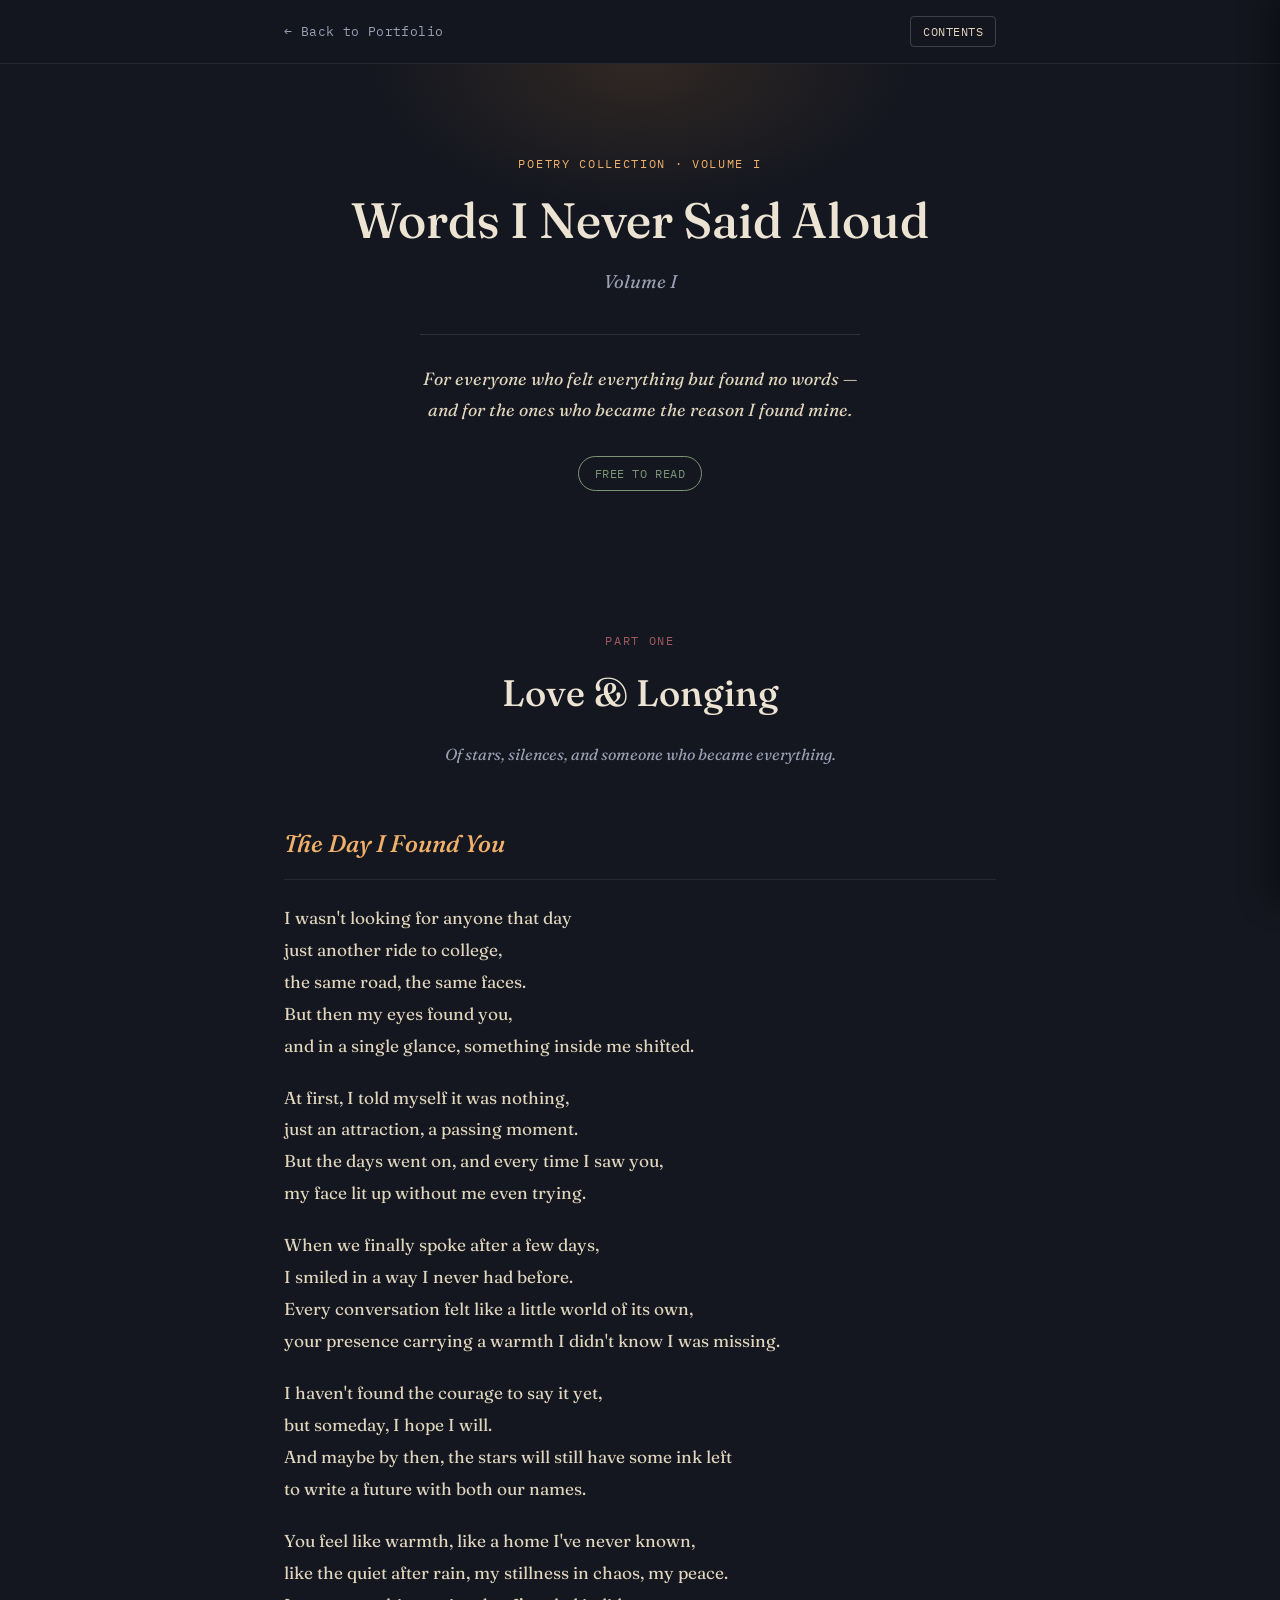
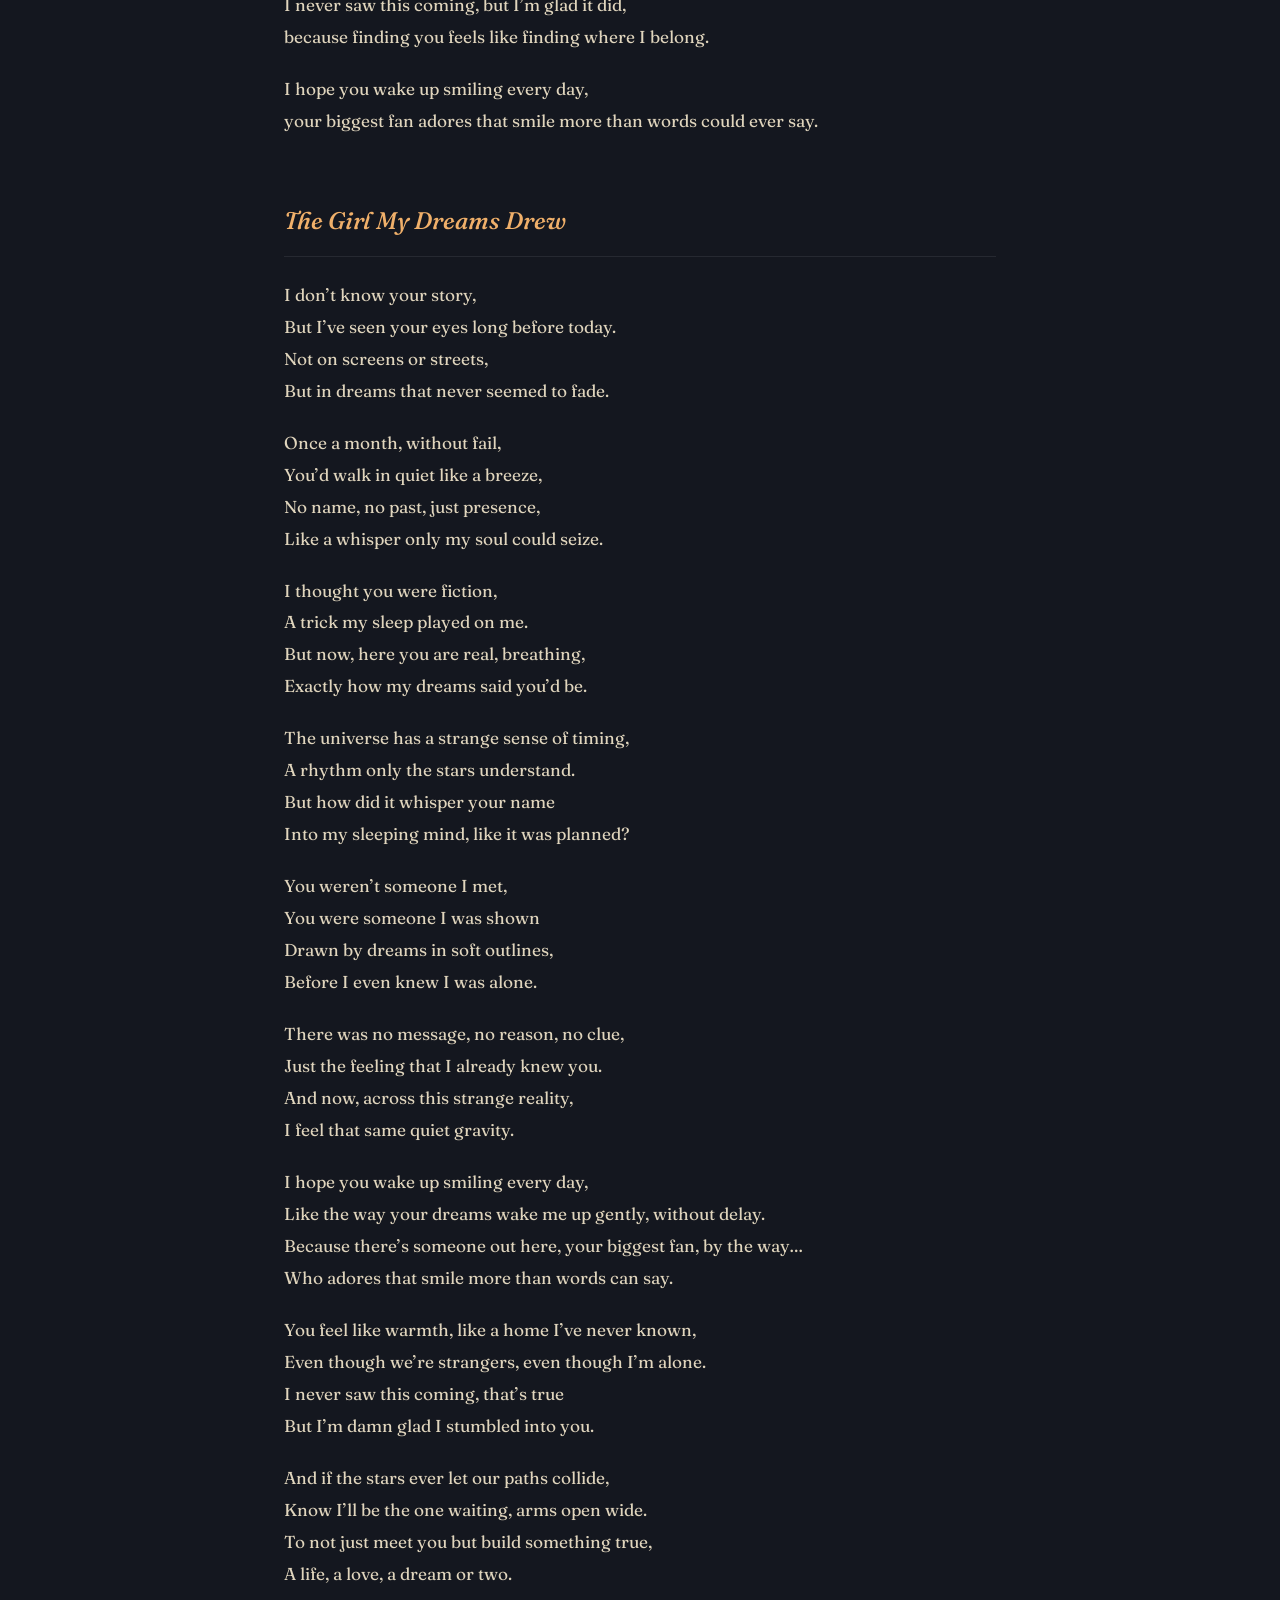
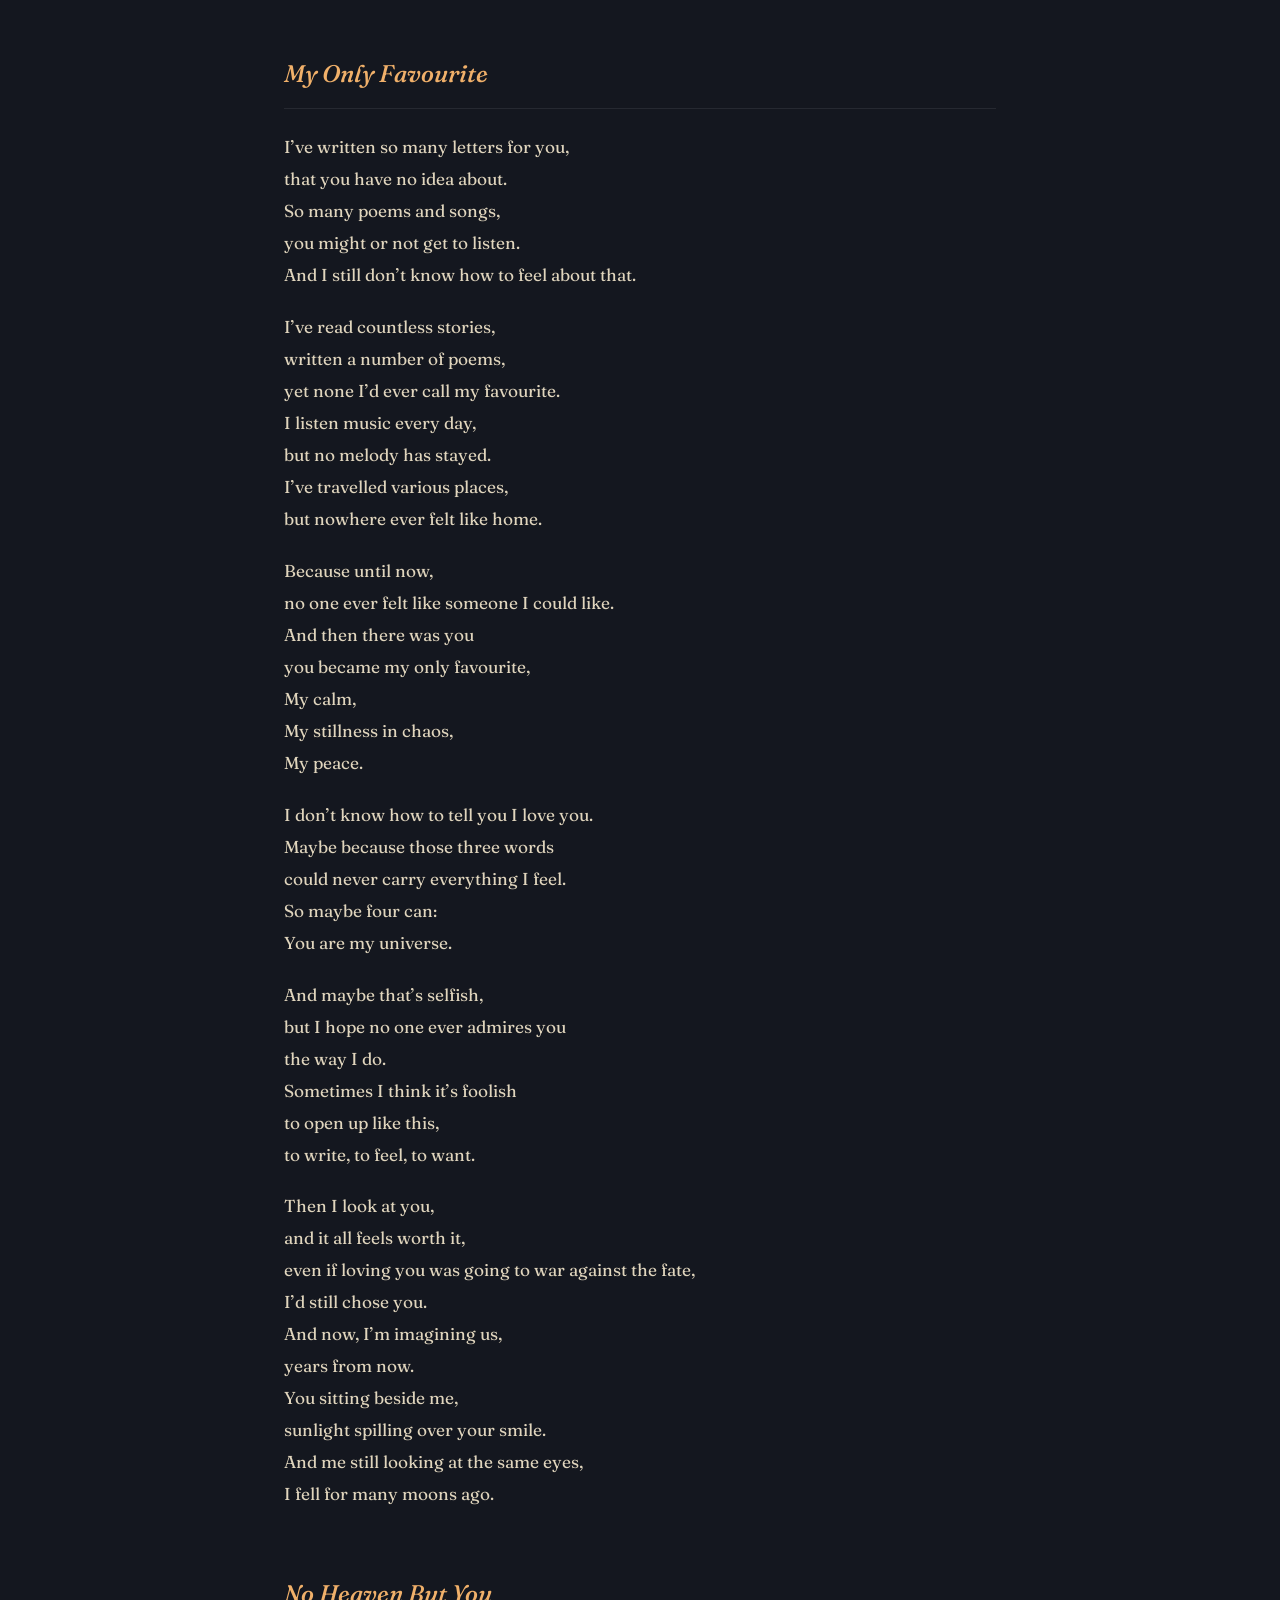
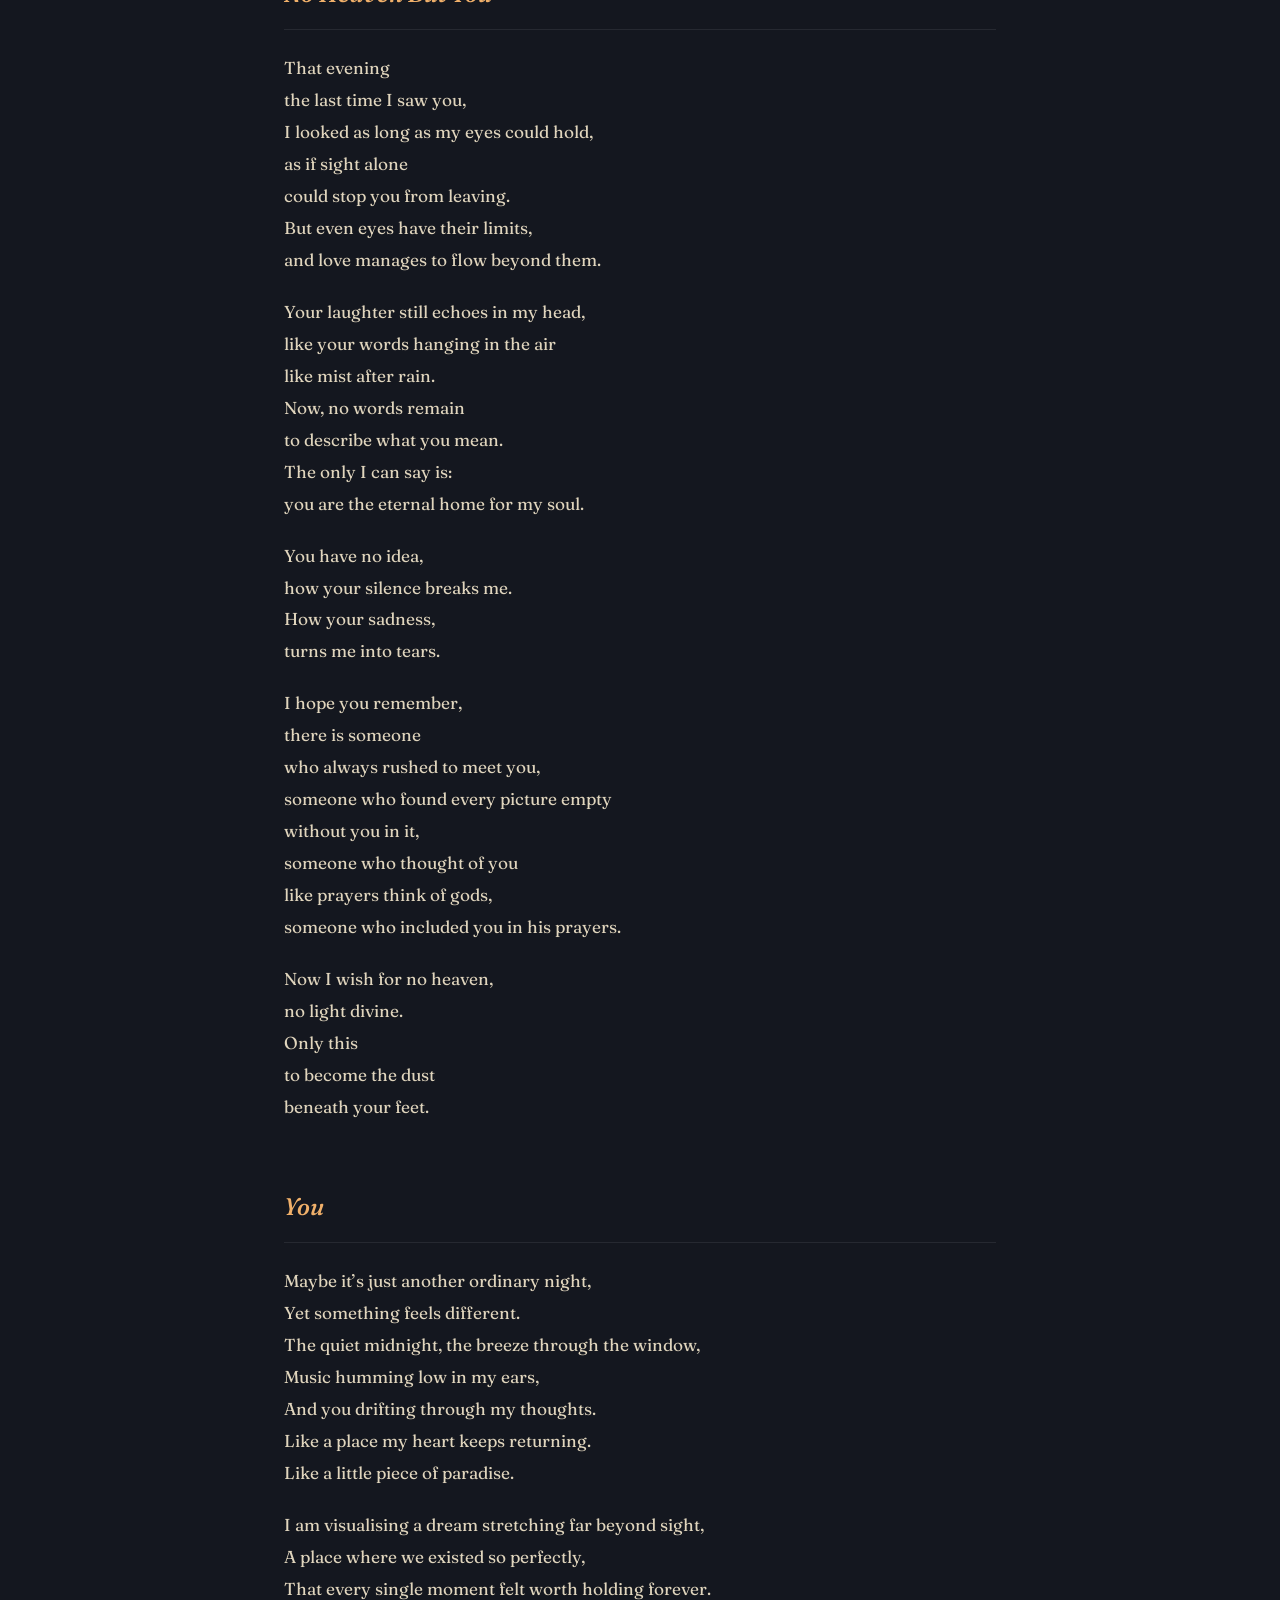
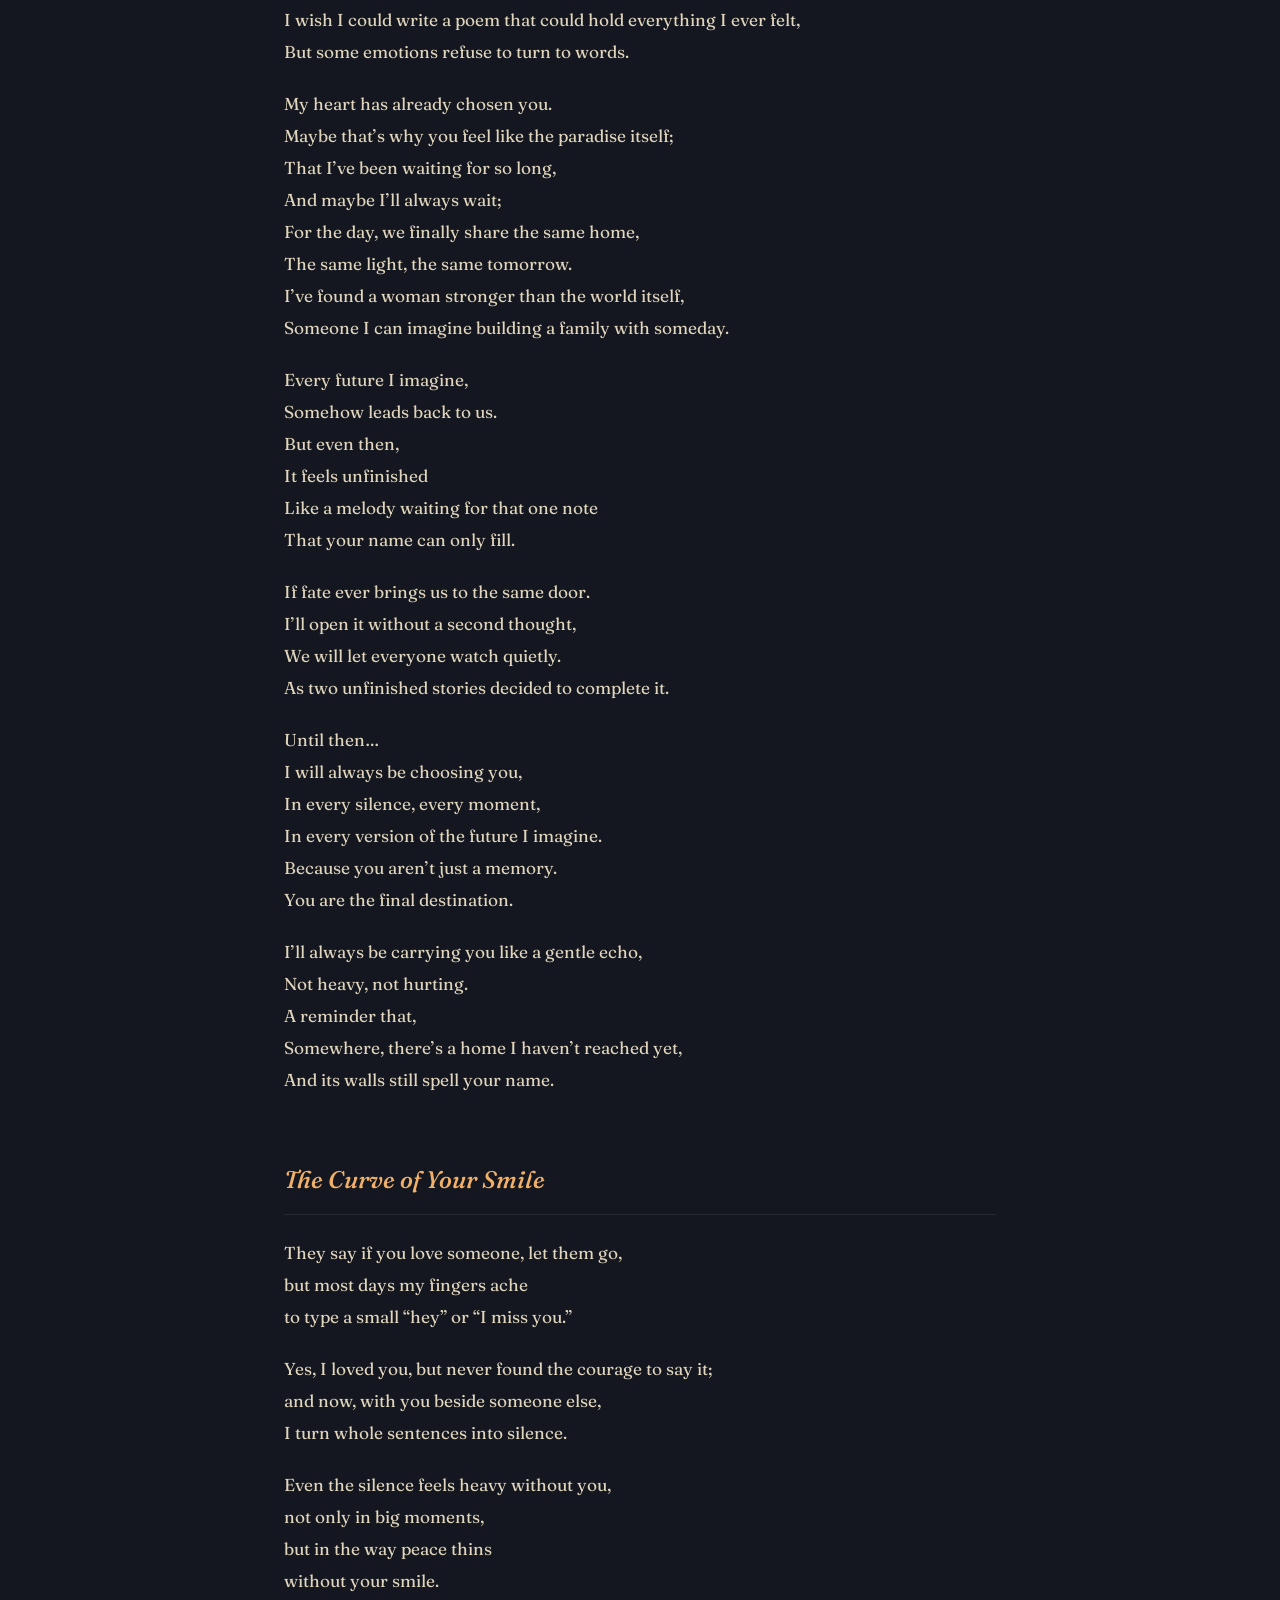
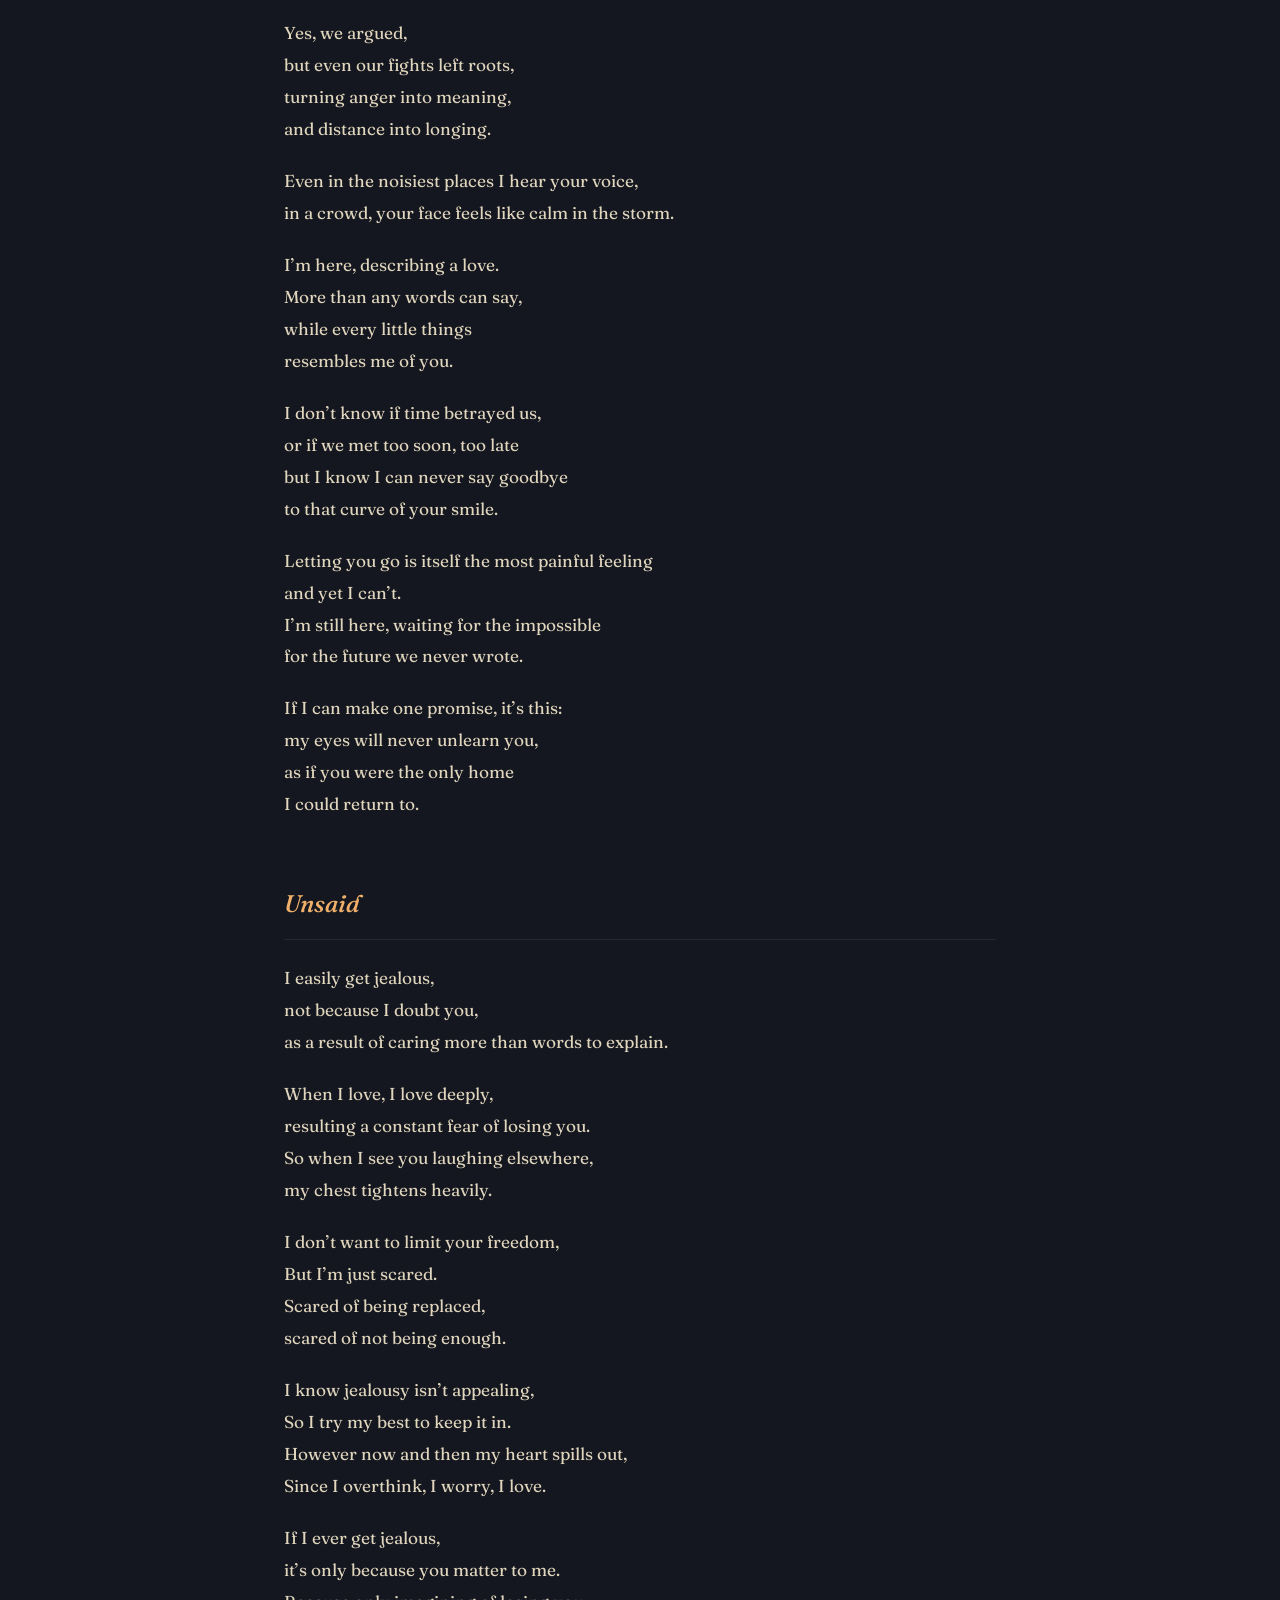
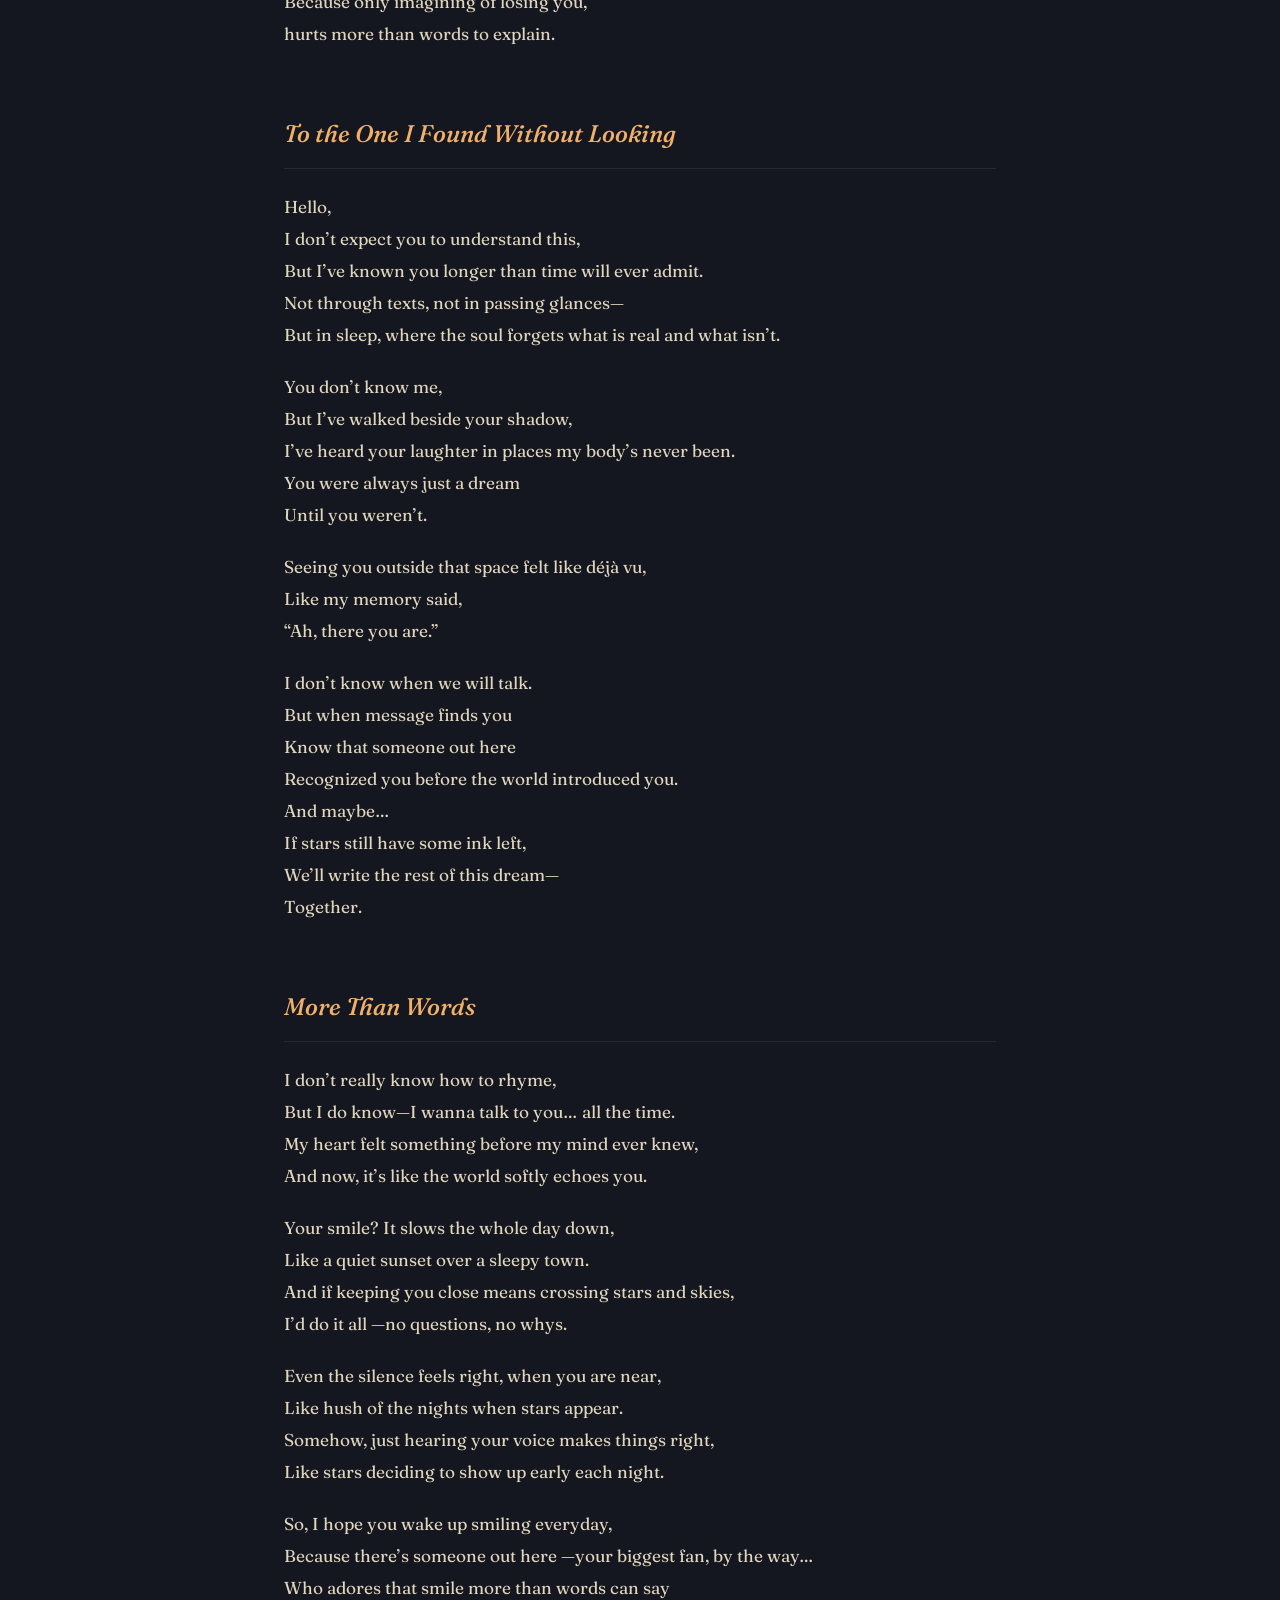
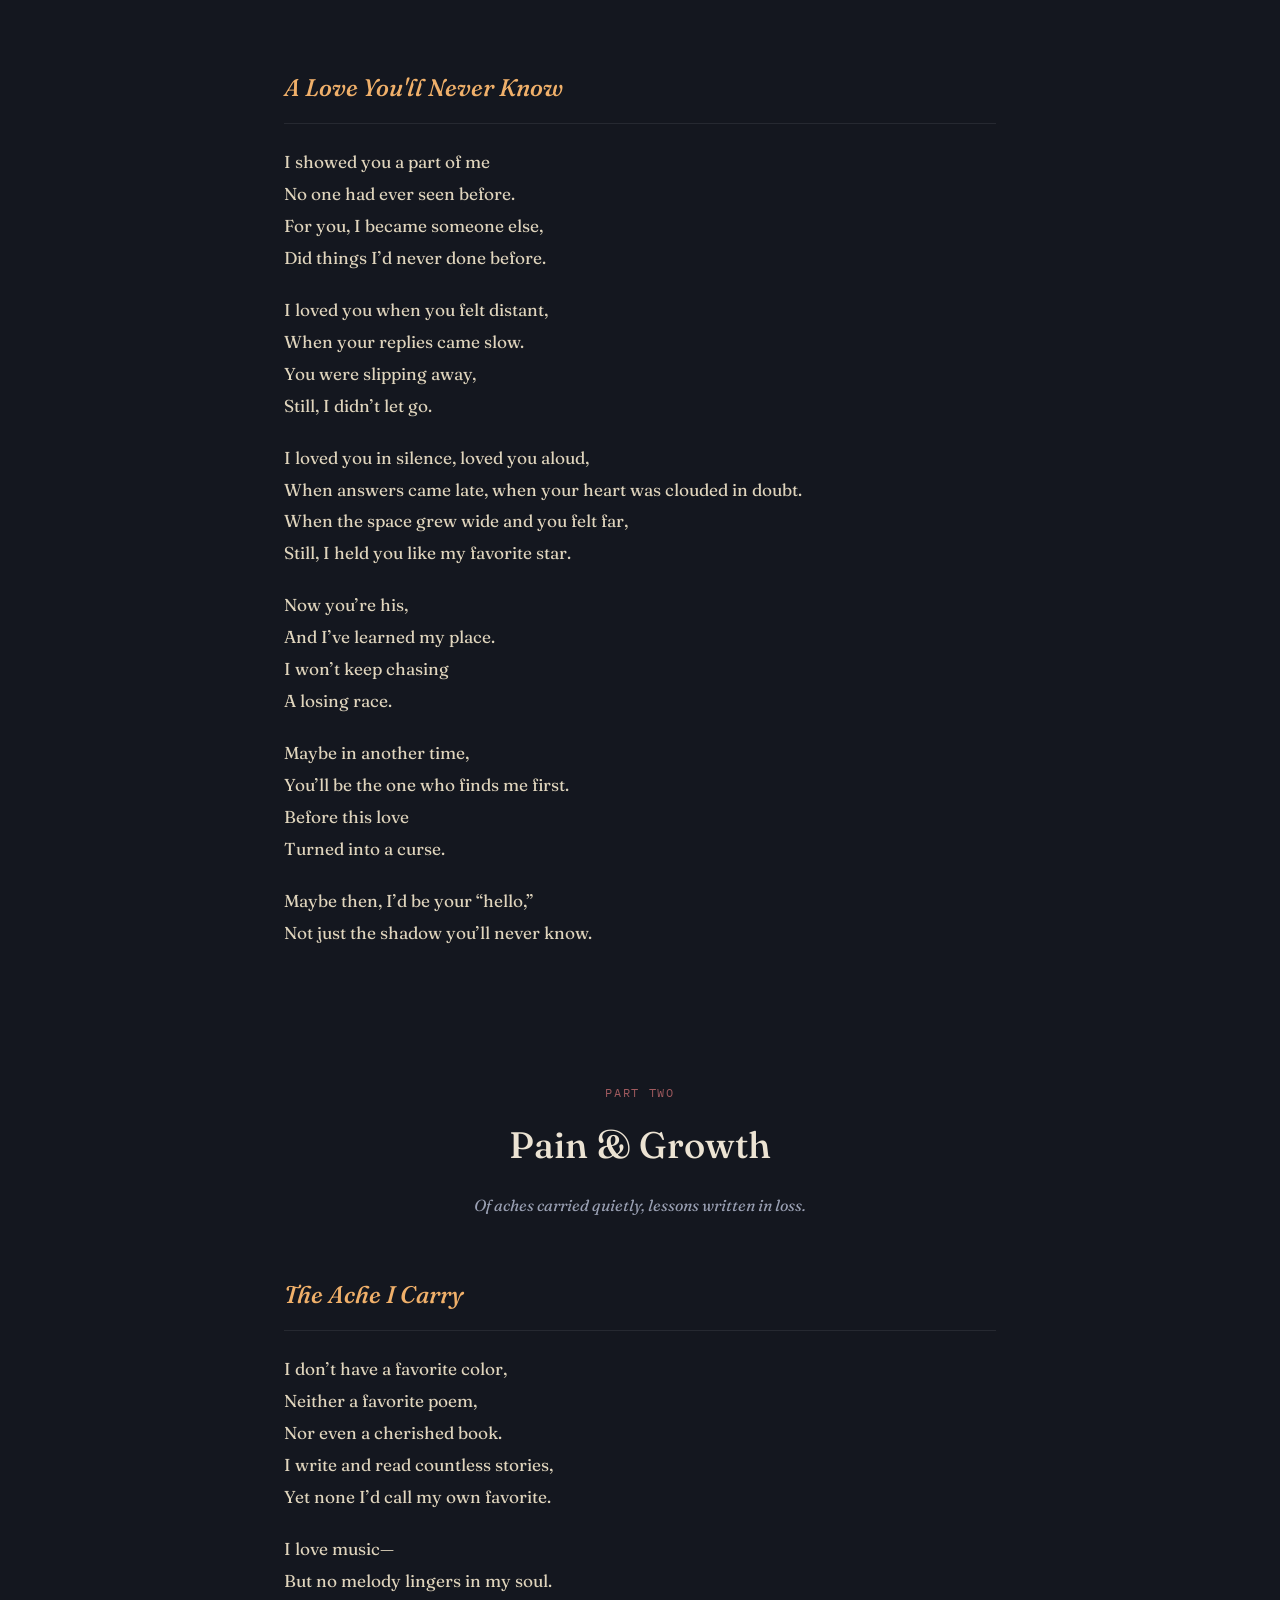
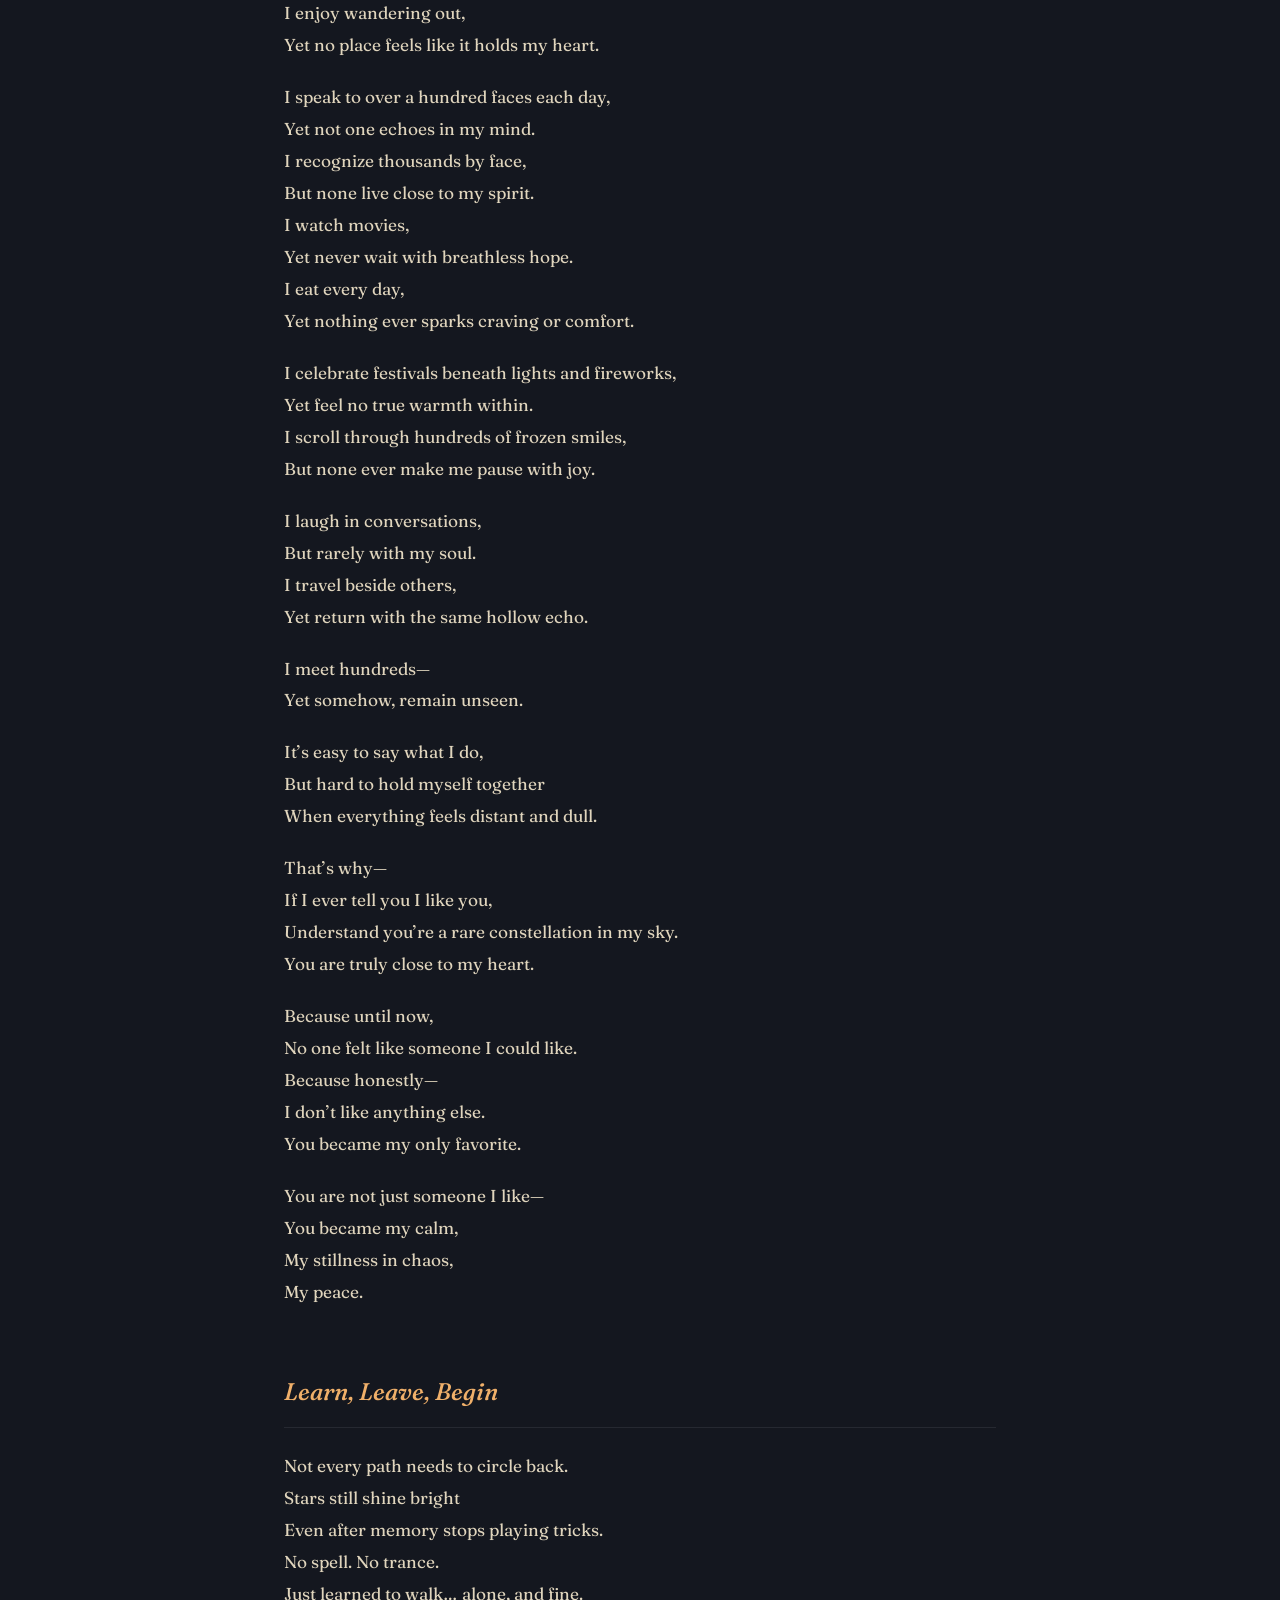
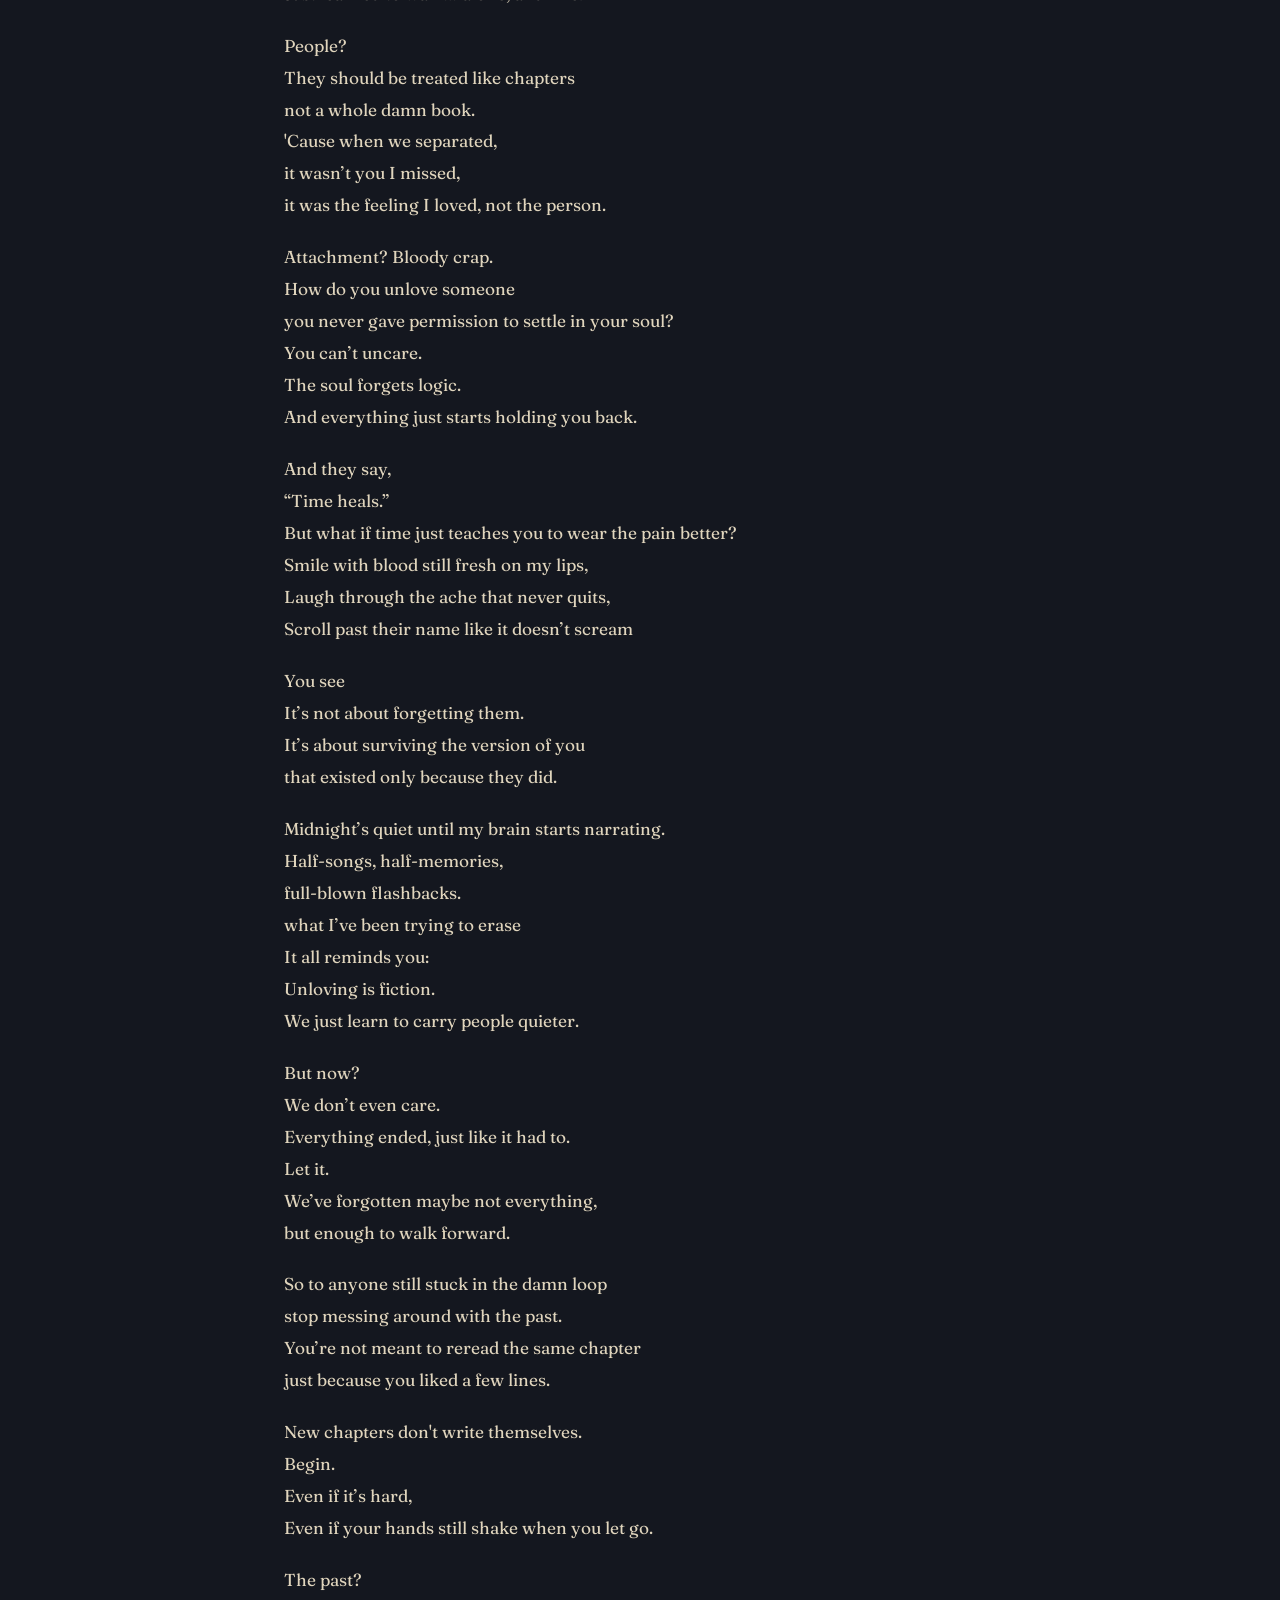
==== read-vol-1.html @ 77b468e4 "Add files via upload" ====
<!DOCTYPE html>
<html lang="en">
<head>
<meta charset="UTF-8">
<meta name="viewport" content="width=device-width, initial-scale=1.0">
<title>Words I Never Said Aloud — Volume I | Aadarsh Niraula</title>
<meta name="description" content="Read Words I Never Said Aloud — Volume I by Aadarsh Niraula, free, in full.">
<link rel="preconnect" href="https://fonts.googleapis.com">
<link rel="preconnect" href="https://fonts.gstatic.com" crossorigin>
<link href="https://fonts.googleapis.com/css2?family=Fraunces:ital,opsz,wght@0,9..144,300;0,9..144,400;0,9..144,500;0,9..144,600;1,9..144,400;1,9..144,500&family=Inter:wght@400;500;600&family=IBM+Plex+Mono:wght@400;500&family=Noto+Sans+Devanagari:wght@400;500;600&display=swap" rel="stylesheet">
<style>
  :root{
    --ink:#14171f;
    --ink-2:#1b1f29;
    --ink-3:#232838;
    --parchment:#ece3d3;
    --parchment-2:#e0d5bd;
    --ember:#d98b3e;
    --ember-light:#f0b06a;
    --rose:#a05a5e;
    --sage:#7c9575;
    --muted:#9aa0b3;
    --text-dark:#2a2620;
    --max:760px;
  }
  *{box-sizing:border-box;}
  html{scroll-behavior:smooth;}
  @media (prefers-reduced-motion: reduce){
    html{scroll-behavior:auto;}
    *{animation-duration:0.01ms !important; transition-duration:0.01ms !important;}
  }
  body{
    margin:0; background:var(--ink); color:var(--parchment-2);
    font-family:'Inter', sans-serif; font-size:17px; line-height:1.7;
    -webkit-font-smoothing:antialiased;
  }
  a{color:inherit;}
  ::selection{background:var(--rose); color:var(--parchment);}
  h1,h2,h3{font-family:'Fraunces', serif; font-weight:500; margin:0;}

  /* devanagari fallback applied globally so Nepali stanzas render with proper font */
  .poem p, .poem-title, .dedication, .epigraph, .part-title{
    font-family:'Fraunces', 'Noto Sans Devanagari', serif;
  }

  /* ---------- top bar ---------- */
  .topbar{
    position:sticky; top:0; z-index:60; background:rgba(20,23,31,0.92); backdrop-filter:blur(10px);
    border-bottom:1px solid rgba(255,255,255,0.08); padding:16px 0;
  }
  .topbar-inner{max-width:var(--max); margin:0 auto; padding:0 24px; display:flex; align-items:center; justify-content:space-between; gap:16px;}
  .back-link{
    text-decoration:none; color:var(--muted); font-family:'IBM Plex Mono', monospace; font-size:0.8rem;
    letter-spacing:0.03em; display:flex; align-items:center; gap:6px; transition:color 0.2s ease; flex-shrink:0;
  }
  .back-link:hover{color:var(--ember-light);}
  .toc-toggle{
    background:none; border:1px solid rgba(255,255,255,0.18); color:var(--parchment-2);
    border-radius:4px; padding:7px 12px; font-family:'IBM Plex Mono', monospace; font-size:0.74rem;
    letter-spacing:0.04em; cursor:pointer; text-transform:uppercase; flex-shrink:0;
  }
  .toc-toggle:hover{border-color:var(--ember-light); color:var(--ember-light);}

  /* ---------- TOC drawer ---------- */
  .toc-drawer{
    position:fixed; top:0; right:0; height:100vh; width:min(88vw, 360px);
    background:var(--ink-2); z-index:90; transform:translateX(100%);
    transition:transform 0.35s cubic-bezier(.65,0,.35,1); overflow-y:auto;
    box-shadow:-10px 0 30px rgba(0,0,0,0.4); padding:26px 24px 60px;
  }
  .toc-drawer.open{transform:translateX(0);}
  .toc-drawer-head{display:flex; justify-content:space-between; align-items:center; margin-bottom:24px;}
  .toc-drawer-head span{font-family:'IBM Plex Mono', monospace; font-size:0.76rem; letter-spacing:0.08em; text-transform:uppercase; color:var(--ember-light);}
  .toc-close{background:none; border:none; color:var(--parchment); font-size:1.4rem; cursor:pointer; line-height:1;}
  .toc-list{list-style:none; margin:0; padding:0;}
  .toc-part{margin-bottom:20px;}
  .toc-part-link{
    text-decoration:none; display:block; font-family:'Fraunces', serif; font-style:italic;
    font-size:1.05rem; color:var(--parchment); margin-bottom:8px;
  }
  .toc-part-label{
    display:block; font-family:'IBM Plex Mono', monospace; font-style:normal; font-size:0.68rem;
    letter-spacing:0.08em; text-transform:uppercase; color:var(--rose); margin-bottom:3px;
  }
  .toc-sub{list-style:none; margin:0; padding-left:14px; border-left:1px solid rgba(255,255,255,0.1);}
  .toc-sub li{margin-bottom:7px;}
  .toc-sub a{text-decoration:none; color:var(--muted); font-size:0.85rem; transition:color 0.2s ease;}
  .toc-sub a:hover{color:var(--ember-light);}
  .toc-overlay{position:fixed; inset:0; background:rgba(0,0,0,0.45); z-index:85; opacity:0; pointer-events:none; transition:opacity 0.3s ease;}
  .toc-overlay.show{opacity:1; pointer-events:auto;}

  /* ---------- cover / hero ---------- */
  .book-hero{
    padding:90px 24px 70px; text-align:center; max-width:var(--max); margin:0 auto;
    background:
      radial-gradient(ellipse 55% 45% at 50% 0%, rgba(217,139,62,0.14), transparent 65%);
  }
  .book-tag{
    font-family:'IBM Plex Mono', monospace; font-size:0.75rem; letter-spacing:0.14em;
    text-transform:uppercase; color:var(--ember-light); margin-bottom:20px; display:block;
  }
  .book-title{font-size:clamp(2.1rem, 7vw, 3.1rem); line-height:1.08; color:var(--parchment); margin-bottom:14px;}
  .book-subtitle{font-style:italic; font-size:1.15rem; color:var(--muted); margin-bottom:36px; font-family:'Fraunces', serif;}
  .dedication{
    font-style:italic; color:var(--parchment-2); font-size:1.1rem; line-height:1.8; max-width:440px; margin:0 auto;
    padding-top:28px; border-top:1px solid rgba(255,255,255,0.1);
  }
  .free-badge{
    display:inline-flex; align-items:center; gap:8px; margin-top:30px;
    font-family:'IBM Plex Mono', monospace; font-size:0.72rem; letter-spacing:0.05em; text-transform:uppercase;
    color:var(--sage); border:1px solid var(--sage); padding:7px 16px; border-radius:100px;
  }

  /* ---------- part sections ---------- */
  .book-body{max-width:var(--max); margin:0 auto; padding:0 24px 100px;}
  .part-section{padding-top:70px; scroll-margin-top:80px;}
  .part-head{text-align:center; margin-bottom:56px;}
  .part-label{
    display:block; font-family:'IBM Plex Mono', monospace; font-size:0.76rem; letter-spacing:0.14em;
    text-transform:uppercase; color:var(--rose); margin-bottom:10px;
  }
  .part-title{font-size:clamp(1.7rem, 5vw, 2.3rem); color:var(--parchment); margin-bottom:16px;}
  .part-epigraph{
    font-style:italic; color:var(--muted); font-size:1rem; max-width:420px; margin:0 auto;
    font-family:'Fraunces', serif;
  }

  .poem{margin-bottom:64px; scroll-margin-top:80px;}
  .poem-title{
    font-size:1.5rem; color:var(--ember-light); margin-bottom:22px; font-style:italic;
    padding-bottom:14px; border-bottom:1px solid rgba(255,255,255,0.08);
  }
  .poem p{
    margin:0 0 20px; color:var(--parchment-2); font-size:1.08rem; line-height:1.85;
  }
  .poem p:last-child{margin-bottom:0;}

  .epilogue-section{
    margin-top:40px; padding-top:70px; border-top:1px solid rgba(255,255,255,0.1);
  }
  .epilogue-body p{
    color:var(--parchment-2); font-size:1.05rem; line-height:1.85; margin-bottom:20px;
    font-family:'Inter', sans-serif;
  }
  .epilogue-sign{
    text-align:right; font-family:'Fraunces', serif; font-style:italic; color:var(--ember-light);
    font-size:1.1rem; margin-top:30px;
  }

  .between-books{
    max-width:var(--max); margin:0 auto; padding:50px 24px 90px;
    display:flex; justify-content:space-between; gap:20px; border-top:1px solid rgba(255,255,255,0.1); padding-top:44px;
  }
  .btwn-link{
    text-decoration:none; font-family:'IBM Plex Mono', monospace; font-size:0.82rem;
    color:var(--muted); transition:color 0.2s ease;
  }
  .btwn-link:hover{color:var(--ember-light);}

  footer{padding:36px 24px; border-top:1px solid rgba(255,255,255,0.07); text-align:center;}
  footer p{font-family:'IBM Plex Mono', monospace; font-size:0.76rem; color:var(--muted); margin:0;}
  footer a{color:var(--ember-light); text-decoration:none;}

  a:focus-visible, button:focus-visible{outline:2px solid var(--ember-light); outline-offset:3px;}
</style>
</head>
<body>

<div class="toc-overlay" id="tocOverlay"></div>
<nav class="toc-drawer" id="tocDrawer">
  <div class="toc-drawer-head">
    <span>Contents</span>
    <button class="toc-close" id="tocClose" aria-label="Close contents">&times;</button>
  </div>
  <ul class="toc-list">
          <li class="toc-part">
            <a href="#part-one-love-longing" class="toc-part-link"><span class="toc-part-label">Part One</span>Love &amp; Longing</a>
            <ul class="toc-sub">
            <li><a href="#part-one-love-longing-p0" class="toc-poem">The Day I Found You</a></li>
            <li><a href="#part-one-love-longing-p1" class="toc-poem">The Girl My Dreams Drew</a></li>
            <li><a href="#part-one-love-longing-p2" class="toc-poem">My Only Favourite</a></li>
            <li><a href="#part-one-love-longing-p3" class="toc-poem">No Heaven But You</a></li>
            <li><a href="#part-one-love-longing-p4" class="toc-poem">You</a></li>
            <li><a href="#part-one-love-longing-p5" class="toc-poem">The Curve of Your Smile</a></li>
            <li><a href="#part-one-love-longing-p6" class="toc-poem">Unsaid</a></li>
            <li><a href="#part-one-love-longing-p7" class="toc-poem">To the One I Found Without Looking</a></li>
            <li><a href="#part-one-love-longing-p8" class="toc-poem">More Than Words</a></li>
            <li><a href="#part-one-love-longing-p9" class="toc-poem">A Love You'll Never Know</a></li>
            </ul>
          </li>
          <li class="toc-part">
            <a href="#part-two-pain-growth" class="toc-part-link"><span class="toc-part-label">Part Two</span>Pain &amp; Growth</a>
            <ul class="toc-sub">
            <li><a href="#part-two-pain-growth-p0" class="toc-poem">The Ache I Carry</a></li>
            <li><a href="#part-two-pain-growth-p1" class="toc-poem">Learn, Leave, Begin</a></li>
            <li><a href="#part-two-pain-growth-p2" class="toc-poem">The Rest I Hope For</a></li>
            <li><a href="#part-two-pain-growth-p3" class="toc-poem">Evolving, Not Ending</a></li>
            <li><a href="#part-two-pain-growth-p4" class="toc-poem">The Sun Also Leaves</a></li>
            <li><a href="#part-two-pain-growth-p5" class="toc-poem">समाप्तिको स्वीकार</a></li>
            <li><a href="#part-two-pain-growth-p6" class="toc-poem">मूर्ख प्रेम</a></li>
            <li><a href="#part-two-pain-growth-p7" class="toc-poem">अधुरो कथा</a></li>
            </ul>
          </li>
          <li class="toc-part">
            <a href="#part-three-life-philosophy" class="toc-part-link"><span class="toc-part-label">Part Three</span>Life &amp; Philosophy</a>
            <ul class="toc-sub">
            <li><a href="#part-three-life-philosophy-p0" class="toc-poem">The Grass is Greener on the Other Side</a></li>
            <li><a href="#part-three-life-philosophy-p1" class="toc-poem">The Quiet Wild</a></li>
            <li><a href="#part-three-life-philosophy-p2" class="toc-poem">Fate's Quite Magic</a></li>
            <li><a href="#part-three-life-philosophy-p3" class="toc-poem">My Safe Place</a></li>
            <li><a href="#part-three-life-philosophy-p4" class="toc-poem">The First Thing I Ever Liked</a></li>
            <li><a href="#part-three-life-philosophy-p5" class="toc-poem">आकाांक्षाको यात्रा</a></li>
            <li><a href="#part-three-life-philosophy-p6" class="toc-poem">मेरा चाहना</a></li>
            <li><a href="#part-three-life-philosophy-p7" class="toc-poem">सपना र यथार्थ</a></li>
            </ul>
          </li>
          <li class="toc-part"><a href="#epilogue" class="toc-part-link"><span class="toc-part-label">Epilogue</span>To the Reader</a></li>
  </ul>
</nav>

<div class="topbar">
  <div class="topbar-inner">
    <a href="index.html#books" class="back-link">&larr; Back to Portfolio</a>
    <button class="toc-toggle" id="tocToggle">Contents</button>
  </div>
</div>

<header class="book-hero">
  <span class="book-tag">Poetry Collection · Volume I</span>
  <h1 class="book-title">Words I Never Said Aloud</h1>
  <p class="book-subtitle">Volume I</p>
  <p class="dedication">For everyone who felt everything but found no words — and for the ones who became the reason I found mine.</p>
  <span class="free-badge">Free to Read</span>
</header>

<main class="book-body">
      <section class="part-section" id="part-one-love-longing">
        <div class="part-head">
          <span class="part-label">Part One</span>
          <h2 class="part-title">Love &amp; Longing</h2>
          <p class="part-epigraph">Of stars, silences, and someone who became everything.</p>
        </div>
        <article class="poem" id="part-one-love-longing-p0">
          <h3 class="poem-title">The Day I Found You</h3>
          <p>I wasn't looking for anyone that day<br>
            just another ride to college,<br>
            the same road, the same faces.<br>
            But then my eyes found you,<br>
            and in a single glance, something inside me shifted.</p>
          <p>At first, I told myself it was nothing,<br>
            just an attraction, a passing moment.<br>
            But the days went on, and every time I saw you,<br>
            my face lit up without me even trying.</p>
          <p>When we finally spoke after a few days,<br>
            I smiled in a way I never had before.<br>
            Every conversation felt like a little world of its own,<br>
            your presence carrying a warmth I didn't know I was missing.</p>
          <p>I haven't found the courage to say it yet,<br>
            but someday, I hope I will.<br>
            And maybe by then, the stars will still have some ink left<br>
            to write a future with both our names.</p>
          <p>You feel like warmth, like a home I've never known,<br>
            like the quiet after rain, my stillness in chaos, my peace.<br>
            I never saw this coming, but I’m glad it did,<br>
            because finding you feels like finding where I belong.</p>
          <p>I hope you wake up smiling every day,<br>
            your biggest fan adores that smile more than words could ever say.</p>
        </article>

        <article class="poem" id="part-one-love-longing-p1">
          <h3 class="poem-title">The Girl My Dreams Drew</h3>
          <p>I don’t know your story,<br>
            But I’ve seen your eyes long before today.<br>
            Not on screens or streets,<br>
            But in dreams that never seemed to fade.</p>
          <p>Once a month, without fail,<br>
            You’d walk in quiet like a breeze,<br>
            No name, no past, just presence,<br>
            Like a whisper only my soul could seize.</p>
          <p>I thought you were fiction,<br>
            A trick my sleep played on me.<br>
            But now, here you are real, breathing,<br>
            Exactly how my dreams said you’d be.</p>
          <p>The universe has a strange sense of timing,<br>
            A rhythm only the stars understand.<br>
            But how did it whisper your name<br>
            Into my sleeping mind, like it was planned?</p>
          <p>You weren’t someone I met,<br>
            You were someone I was shown<br>
            Drawn by dreams in soft outlines,<br>
            Before I even knew I was alone.</p>
          <p>There was no message, no reason, no clue,<br>
            Just the feeling that I already knew you.<br>
            And now, across this strange reality,<br>
            I feel that same quiet gravity.</p>
          <p>I hope you wake up smiling every day,<br>
            Like the way your dreams wake me up gently, without delay.<br>
            Because there’s someone out here, your biggest fan, by the way…<br>
            Who adores that smile more than words can say.</p>
          <p>You feel like warmth, like a home I’ve never known,<br>
            Even though we’re strangers, even though I’m alone.<br>
            I never saw this coming, that’s true<br>
            But I’m damn glad I stumbled into you.</p>
          <p>And if the stars ever let our paths collide,<br>
            Know I’ll be the one waiting, arms open wide.<br>
            To not just meet you but build something true,<br>
            A life, a love, a dream or two.</p>
        </article>

        <article class="poem" id="part-one-love-longing-p2">
          <h3 class="poem-title">My Only Favourite</h3>
          <p>I’ve written so many letters for you,<br>
            that you have no idea about.<br>
            So many poems and songs,<br>
            you might or not get to listen.<br>
            And I still don’t know how to feel about that.</p>
          <p>I’ve read countless stories,<br>
            written a number of poems,<br>
            yet none I’d ever call my favourite.<br>
            I listen music every day,<br>
            but no melody has stayed.<br>
            I’ve travelled various places,<br>
            but nowhere ever felt like home.</p>
          <p>Because until now,<br>
            no one ever felt like someone I could like.<br>
            And then there was you<br>
            you became my only favourite,<br>
            My calm,<br>
            My stillness in chaos,<br>
            My peace.</p>
          <p>I don’t know how to tell you I love you.<br>
            Maybe because those three words<br>
            could never carry everything I feel.<br>
            So maybe four can:<br>
            You are my universe.</p>
          <p>And maybe that’s selfish,<br>
            but I hope no one ever admires you<br>
            the way I do.<br>
            Sometimes I think it’s foolish<br>
            to open up like this,<br>
            to write, to feel, to want.</p>
          <p>Then I look at you,<br>
            and it all feels worth it,<br>
            even if loving you was going to war against the fate,<br>
            I’d still chose you.<br>
            And now, I’m imagining us,<br>
            years from now.<br>
            You sitting beside me,<br>
            sunlight spilling over your smile.<br>
            And me still looking at the same eyes,<br>
            I fell for many moons ago.</p>
        </article>

        <article class="poem" id="part-one-love-longing-p3">
          <h3 class="poem-title">No Heaven But You</h3>
          <p>That evening<br>
            the last time I saw you,<br>
            I looked as long as my eyes could hold,<br>
            as if sight alone<br>
            could stop you from leaving.<br>
            But even eyes have their limits,<br>
            and love manages to flow beyond them.</p>
          <p>Your laughter still echoes in my head,<br>
            like your words hanging in the air<br>
            like mist after rain.<br>
            Now, no words remain<br>
            to describe what you mean.<br>
            The only I can say is:<br>
            you are the eternal home for my soul.</p>
          <p>You have no idea,<br>
            how your silence breaks me.<br>
            How your sadness,<br>
            turns me into tears.</p>
          <p>I hope you remember,<br>
            there is someone<br>
            who always rushed to meet you,<br>
            someone who found every picture empty<br>
            without you in it,<br>
            someone who thought of you<br>
            like prayers think of gods,<br>
            someone who included you in his prayers.</p>
          <p>Now I wish for no heaven,<br>
            no light divine.<br>
            Only this<br>
            to become the dust<br>
            beneath your feet.</p>
        </article>

        <article class="poem" id="part-one-love-longing-p4">
          <h3 class="poem-title">You</h3>
          <p>Maybe it’s just another ordinary night,<br>
            Yet something feels different.<br>
            The quiet midnight, the breeze through the window,<br>
            Music humming low in my ears,<br>
            And you drifting through my thoughts.<br>
            Like a place my heart keeps returning.<br>
            Like a little piece of paradise.</p>
          <p>I am visualising a dream stretching far beyond sight,<br>
            A place where we existed so perfectly,<br>
            That every single moment felt worth holding forever.<br>
            I wish I could write a poem that could hold everything I ever felt,<br>
            But some emotions refuse to turn to words.</p>
          <p>My heart has already chosen you.<br>
            Maybe that’s why you feel like the paradise itself;<br>
            That I’ve been waiting for so long,<br>
            And maybe I’ll always wait;<br>
            For the day, we finally share the same home,<br>
            The same light, the same tomorrow.<br>
            I’ve found a woman stronger than the world itself,<br>
            Someone I can imagine building a family with someday.</p>
          <p>Every future I imagine,<br>
            Somehow leads back to us.<br>
            But even then,<br>
            It feels unfinished<br>
            Like a melody waiting for that one note<br>
            That your name can only fill.</p>
          <p>If fate ever brings us to the same door.<br>
            I’ll open it without a second thought,<br>
            We will let everyone watch quietly.<br>
            As two unfinished stories decided to complete it.</p>
          <p>Until then…<br>
            I will always be choosing you,<br>
            In every silence, every moment,<br>
            In every version of the future I imagine.<br>
            Because you aren’t just a memory.<br>
            You are the final destination.</p>
          <p>I’ll always be carrying you like a gentle echo,<br>
            Not heavy, not hurting.<br>
            A reminder that,<br>
            Somewhere, there’s a home I haven’t reached yet,<br>
            And its walls still spell your name.</p>
        </article>

        <article class="poem" id="part-one-love-longing-p5">
          <h3 class="poem-title">The Curve of Your Smile</h3>
          <p>They say if you love someone, let them go,<br>
            but most days my fingers ache<br>
            to type a small “hey” or “I miss you.”</p>
          <p>Yes, I loved you, but never found the courage to say it;<br>
            and now, with you beside someone else,<br>
            I turn whole sentences into silence.</p>
          <p>Even the silence feels heavy without you,<br>
            not only in big moments,<br>
            but in the way peace thins<br>
            without your smile.</p>
          <p>Yes, we argued,<br>
            but even our fights left roots,<br>
            turning anger into meaning,<br>
            and distance into longing.</p>
          <p>Even in the noisiest places I hear your voice,<br>
            in a crowd, your face feels like calm in the storm.</p>
          <p>I’m here, describing a love.<br>
            More than any words can say,<br>
            while every little things<br>
            resembles me of you.</p>
          <p>I don’t know if time betrayed us,<br>
            or if we met too soon, too late<br>
            but I know I can never say goodbye<br>
            to that curve of your smile.</p>
          <p>Letting you go is itself the most painful feeling<br>
            and yet I can’t.<br>
            I’m still here, waiting for the impossible<br>
            for the future we never wrote.</p>
          <p>If I can make one promise, it’s this:<br>
            my eyes will never unlearn you,<br>
            as if you were the only home<br>
            I could return to.</p>
        </article>

        <article class="poem" id="part-one-love-longing-p6">
          <h3 class="poem-title">Unsaid</h3>
          <p>I easily get jealous,<br>
            not because I doubt you,<br>
            as a result of caring more than words to explain.</p>
          <p>When I love, I love deeply,<br>
            resulting a constant fear of losing you.<br>
            So when I see you laughing elsewhere,<br>
            my chest tightens heavily.</p>
          <p>I don’t want to limit your freedom,<br>
            But I’m just scared.<br>
            Scared of being replaced,<br>
            scared of not being enough.</p>
          <p>I know jealousy isn’t appealing,<br>
            So I try my best to keep it in.<br>
            However now and then my heart spills out,<br>
            Since I overthink, I worry, I love.</p>
          <p>If I ever get jealous,<br>
            it’s only because you matter to me.<br>
            Because only imagining of losing you,<br>
            hurts more than words to explain.</p>
        </article>

        <article class="poem" id="part-one-love-longing-p7">
          <h3 class="poem-title">To the One I Found Without Looking</h3>
          <p>Hello,<br>
            I don’t expect you to understand this,<br>
            But I’ve known you longer than time will ever admit.<br>
            Not through texts, not in passing glances—<br>
            But in sleep, where the soul forgets what is real and what isn’t.</p>
          <p>You don’t know me,<br>
            But I’ve walked beside your shadow,<br>
            I’ve heard your laughter in places my body’s never been.<br>
            You were always just a dream<br>
            Until you weren’t.</p>
          <p>Seeing you outside that space felt like déjà vu,<br>
            Like my memory said,<br>
            “Ah, there you are.”</p>
          <p>I don’t know when we will talk.<br>
            But when message finds you<br>
            Know that someone out here<br>
            Recognized you before the world introduced you.<br>
            And maybe…<br>
            If stars still have some ink left,<br>
            We’ll write the rest of this dream—<br>
            Together.</p>
        </article>

        <article class="poem" id="part-one-love-longing-p8">
          <h3 class="poem-title">More Than Words</h3>
          <p>I don’t really know how to rhyme,<br>
            But I do know—I wanna talk to you… all the time.<br>
            My heart felt something before my mind ever knew,<br>
            And now, it’s like the world softly echoes you.</p>
          <p>Your smile? It slows the whole day down,<br>
            Like a quiet sunset over a sleepy town.<br>
            And if keeping you close means crossing stars and skies,<br>
            I’d do it all —no questions, no whys.</p>
          <p>Even the silence feels right, when you are near,<br>
            Like hush of the nights when stars appear.<br>
            Somehow, just hearing your voice makes things right,<br>
            Like stars deciding to show up early each night.</p>
          <p>So, I hope you wake up smiling everyday,<br>
            Because there’s someone out here —your biggest fan, by the way…<br>
            Who adores that smile more than words can say</p>
        </article>

        <article class="poem" id="part-one-love-longing-p9">
          <h3 class="poem-title">A Love You'll Never Know</h3>
          <p>I showed you a part of me<br>
            No one had ever seen before.<br>
            For you, I became someone else,<br>
            Did things I’d never done before.</p>
          <p>I loved you when you felt distant,<br>
            When your replies came slow.<br>
            You were slipping away,<br>
            Still, I didn’t let go.</p>
          <p>I loved you in silence, loved you aloud,<br>
            When answers came late, when your heart was clouded in doubt.<br>
            When the space grew wide and you felt far,<br>
            Still, I held you like my favorite star.</p>
          <p>Now you’re his,<br>
            And I’ve learned my place.<br>
            I won’t keep chasing<br>
            A losing race.</p>
          <p>Maybe in another time,<br>
            You’ll be the one who finds me first.<br>
            Before this love<br>
            Turned into a curse.</p>
          <p>Maybe then, I’d be your “hello,”<br>
            Not just the shadow you’ll never know.</p>
        </article>
      </section>

      <section class="part-section" id="part-two-pain-growth">
        <div class="part-head">
          <span class="part-label">Part Two</span>
          <h2 class="part-title">Pain &amp; Growth</h2>
          <p class="part-epigraph">Of aches carried quietly, lessons written in loss.</p>
        </div>
        <article class="poem" id="part-two-pain-growth-p0">
          <h3 class="poem-title">The Ache I Carry</h3>
          <p>I don’t have a favorite color,<br>
            Neither a favorite poem,<br>
            Nor even a cherished book.<br>
            I write and read countless stories,<br>
            Yet none I’d call my own favorite.</p>
          <p>I love music—<br>
            But no melody lingers in my soul.<br>
            I enjoy wandering out,<br>
            Yet no place feels like it holds my heart.</p>
          <p>I speak to over a hundred faces each day,<br>
            Yet not one echoes in my mind.<br>
            I recognize thousands by face,<br>
            But none live close to my spirit.<br>
            I watch movies,<br>
            Yet never wait with breathless hope.<br>
            I eat every day,<br>
            Yet nothing ever sparks craving or comfort.</p>
          <p>I celebrate festivals beneath lights and fireworks,<br>
            Yet feel no true warmth within.<br>
            I scroll through hundreds of frozen smiles,<br>
            But none ever make me pause with joy.</p>
          <p>I laugh in conversations,<br>
            But rarely with my soul.<br>
            I travel beside others,<br>
            Yet return with the same hollow echo.</p>
          <p>I meet hundreds—<br>
            Yet somehow, remain unseen.</p>
          <p>It’s easy to say what I do,<br>
            But hard to hold myself together<br>
            When everything feels distant and dull.</p>
          <p>That’s why—<br>
            If I ever tell you I like you,<br>
            Understand you’re a rare constellation in my sky.<br>
            You are truly close to my heart.</p>
          <p>Because until now,<br>
            No one felt like someone I could like.<br>
            Because honestly—<br>
            I don’t like anything else.<br>
            You became my only favorite.</p>
          <p>You are not just someone I like—<br>
            You became my calm,<br>
            My stillness in chaos,<br>
            My peace.</p>
        </article>

        <article class="poem" id="part-two-pain-growth-p1">
          <h3 class="poem-title">Learn, Leave, Begin</h3>
          <p>Not every path needs to circle back.<br>
            Stars still shine bright<br>
            Even after memory stops playing tricks.<br>
            No spell. No trance.<br>
            Just learned to walk… alone, and fine.</p>
          <p>People?<br>
            They should be treated like chapters<br>
            not a whole damn book.<br>
            'Cause when we separated,<br>
            it wasn’t you I missed,<br>
            it was the feeling I loved, not the person.</p>
          <p>Attachment? Bloody crap.<br>
            How do you unlove someone<br>
            you never gave permission to settle in your soul?<br>
            You can’t uncare.<br>
            The soul forgets logic.<br>
            And everything just starts holding you back.</p>
          <p>And they say,<br>
            “Time heals.”<br>
            But what if time just teaches you to wear the pain better?<br>
            Smile with blood still fresh on my lips,<br>
            Laugh through the ache that never quits,<br>
            Scroll past their name like it doesn’t scream</p>
          <p>You see<br>
            It’s not about forgetting them.<br>
            It’s about surviving the version of you<br>
            that existed only because they did.</p>
          <p>Midnight’s quiet until my brain starts narrating.<br>
            Half-songs, half-memories,<br>
            full-blown flashbacks.<br>
            what I’ve been trying to erase<br>
            It all reminds you:<br>
            Unloving is fiction.<br>
            We just learn to carry people quieter.</p>
          <p>But now?<br>
            We don’t even care.<br>
            Everything ended, just like it had to.<br>
            Let it.<br>
            We’ve forgotten maybe not everything,<br>
            but enough to walk forward.</p>
          <p>So to anyone still stuck in the damn loop<br>
            stop messing around with the past.<br>
            You’re not meant to reread the same chapter<br>
            just because you liked a few lines.</p>
          <p>New chapters don't write themselves.<br>
            Begin.<br>
            Even if it’s hard,<br>
            Even if your hands still shake when you let go.</p>
          <p>The past?<br>
            Don’t carry it too far<br>
            Let it sit untouched. Let it rot if it must.<br>
            You don’t owe it a return trip.</p>
          <p>And hey,<br>
            You’ll never know if all the city lights are green<br>
            unless you start the damn car and drive.<br>
            So go.</p>
          <p>Time doesn’t heal<br>
            It just hands you a different kind of pain<br>
            and teaches you to hold it better.<br>
            Let the wounds speak,<br>
            Let them teach.<br>
            Don’t treat people like they’re everything<br>
            just because they once felt like it.</p>
          <p>Learn from everyone<br>
            the ones who loved right,<br>
            and especially the ones who didn’t.<br>
            That’s how you know<br>
            who to become,<br>
            and who the hell not to.</p>
        </article>

        <article class="poem" id="part-two-pain-growth-p2">
          <h3 class="poem-title">The Rest I Hope For</h3>
          <p>I have imagined my funeral<br>
            more times than my wedding.<br>
            And I hope, when death comes for me,<br>
            it leans close and whispers,<br>
            “Now, come on — the fight is done.</p>
          <p>You can rest.”<br>
            I hope it takes my hand like an old friend,<br>
            the one who’s seen me break quietly<br>
            and still stayed,<br>
            the one who knows why my bones feel older than my years.<br>
            I hope it tells me,<br>
            “You’ve cared and endured enough,<br>
            now let me carry the rest.”<br>
            And I hope its voice feels like rain<br>
            after a summer that forgot how to end.<br>
            I hope it promises a place where the noise stops,<br>
            where no names follow me,<br>
            no unfinished goodbyes pull me back,<br>
            no ghosts of my own choices<br>
            wait at the door.</p>
          <p>And when it comes,<br>
            with the pride of me in its eyes,<br>
            I’ll welcome death,<br>
            shake its hand,<br>
            and pull it into an embrace so tight<br>
            that the act of leaving<br>
            feels like the very first breath here.<br>
            I hope it knows<br>
            I am not running toward darkness,<br>
            but toward the absence of ache.</p>
          <p>And when it’s done,<br>
            I hope it leaves no monument,<br>
            no shadow, no trace<br>
            only a weightless space<br>
            where I once stood,<br>
            as if I was always meant<br>
            to be passing through.</p>
        </article>

        <article class="poem" id="part-two-pain-growth-p3">
          <h3 class="poem-title">Evolving, Not Ending</h3>
          <p>It started with a text,<br>
            and just a passing look.<br>
            No expectations, no plans,<br>
            just something quiet the universe wrote between the lines.</p>
          <p>You weren’t someone I waited for,<br>
            you were someone I didn’t know I needed,<br>
            until I looked up one day<br>
            and realized you’d become part of me.</p>
          <p>In your laugh, I found ease.<br>
            In your silence, a strange kind of peace.<br>
            You didn’t arrive with fireworks,<br>
            but somehow, you lit up parts of me I didn’t know were dark.</p>
          <p>Then came that day,<br>
            the moment I helped you walk toward someone you truly wanted.<br>
            And I did it without hesitation…<br>
            but not without feeling.<br>
            It wasn’t loss,<br>
            it was something deeper,<br>
            a weight in the chest,<br>
            a tear I never expected.</p>
          <p>Because I didn’t know I could feel that much,<br>
            didn’t know you had carved so deep into my life.<br>
            Not as a crush, not as a fantasy,<br>
            but as someone who mattered more than most ever will.</p>
          <p>I cried, yeah.<br>
            Not because I was losing anything,<br>
            but because I realized how much you’d become home to me.<br>
            And home doesn’t always look like walls or people staying still—<br>
            Sometimes it’s the people we watch grow,<br>
            people we still cheer for from the side,<br>
            people we hold space for in our hearts, even as things change.</p>
          <p>You’re still here.<br>
            Still my person.<br>
            Still the one who gets it when I don’t say a word.<br>
            Nothing broke. Nothing ended.<br>
            It just grew into something more real.</p>
          <p>So this isn’t a goodbye.<br>
            Not a sacrifice.<br>
            Not blame. Not a burden.<br>
            Just love. Quiet, constant, stubborn love<br>
            the kind that stays,<br>
            no matter what direction we’re walking.</p>
          <p>So no matter where life pulls us,<br>
            or who walks in and out of the frame.<br>
            You’ll always be one of the names<br>
            my heart doesn’t forget to whisper.<br>
            Not because you stayed in one role,<br>
            but because you meant enough to change shapes and still remain.</p>
          <p>We’re not done.<br>
            We’re not fading.<br>
            We’re just evolving—<br>
            Still here.<br>
            Still strong.<br>
            Still us..</p>
        </article>

        <article class="poem" id="part-two-pain-growth-p4">
          <h3 class="poem-title">The Sun Also Leaves</h3>
          <p>The sky turned soft gold,<br>
            The streets slowly woke up.<br>
            Birds sang like usual,<br>
            The breeze gently moved the curtains.<br>
            And everything felt calm.<br>
            Except me.</p>
          <p>Earlier, the mornings used to be a new chapter.<br>
            Now they’re just a blank page I stare at.</p>
          <p>Once, I used to rise to your voice,<br>
            Now, it’s just the alarm<br>
            Ringing across walls that hold no echo back.<br>
            They used to be my beginning,<br>
            A spark in my stillness.<br>
            It used to be the mornings worth waking up to,<br>
            But now even the sun has forgotten how to warm my soul.</p>
          <p>The tea has started tasting dull without you,<br>
            Now, the silence is louder than any chaos.<br>
            The birds still sing,<br>
            But your warmth, comfort and gentle wake-ups are gone.</p>
          <p>This fine morning reminds me,<br>
            Peace was never the calmness.<br>
            It was your presence,<br>
            That filled the emptiness and made the silence feel alive.</p>
        </article>

        <article class="poem" id="part-two-pain-growth-p5">
          <h3 class="poem-title">समाप्तिको स्वीकार</h3>
          <p>—  —  —<br>
            ऊ जाँदै गरेकी छिन्,<br>
            तिमी फेरि फुट्दैगएको छु।<br>
            ऊ जिम्मेवारीबाट मुक्त हुँदैगएकी छिन्,<br>
            तिमी सम्झनाहरूको जन्जिरले बाँधिँदैगएको छु।</p>
          <p>ऊ आफ्नो जीवनका नयाँ पानाहरू लेख्दैगएकी छिन्,<br>
            तर म अझै त्यही पुराना पानाहरूमा हराइरहेको छु।<br>
            ऊ मलाई रुवाएर पनि निदाइरहेकी छिन्,<br>
            तिमी सुत्दा पनि रोइरहेको छु।</p>
          <p>ऊ नयाँ जीवनका लागि उत्तर खोज्न निस्किएकी छिन्,<br>
            तिमी अझैपनि त्यही अतीतका प्रश्नहरूमा अझझिरहेको छु।<br>
            ऊ सबै भूलेर अगाडि बढिसकेकी छिन्,<br>
            तिमी भने त्यहीँ उभिरहेको छु।</p>
        </article>

        <article class="poem" id="part-two-pain-growth-p6">
          <h3 class="poem-title">मूर्ख प्रेम</h3>
          <p>अन्त्यमा म नै हो बाँकी रहेँ,<br>
            हरेक पल तेरो साथ छ भनेर अघि बढ्ने म नै रहेँ।<br>
            तँ नभएको कथा मलाई बचाइराख्ने म नै त रहेँ।</p>
          <p>म नै कहिले मूर्ख रहेँ,<br>
            नबुझी नैलाई 'आफ्नो' भनी ठान्ने म नै रहेँ।<br>
            मित्रताको दियो बोकेर पागलझैं दौडने म नै त रहेँ,<br>
            कति मूर्ख म,<br>
            तिमीलाई आफ्नो साथमा ठान्ने पागल म नै त रहेँ।</p>
          <p>एक पागल प्रेमी झैं आफ्नो ठान्ने गल्ती गर्ने म नै त रहेँ।<br>
            तिमीलाई आफ्नो ठानेर सबैकुरा बताउने म नै रहेँ।<br>
            तर धिक्कार छ मलाई —<br>
            किनभने अन्त्यमा पछुताउने म नै रहेँ।</p>
        </article>

        <article class="poem" id="part-two-pain-growth-p7">
          <h3 class="poem-title">अधुरो कथा</h3>
          <p>ऊ कति भाग्यमानी हुनेछ,<br>
            जो तिम्रो हात थाम्नेछ,<br>
            जसका लागि मैले पनि कहिल्यै प्रार्थनाको दीप जलाएको थिएँ,<br>
            तर मेरो भाग्यले उज्यालो छाडी अन्धकारको बाटो रोज्यो।</p>
          <p>ऊ कति भाग्यमानी हुनेछ,<br>
            जो तिम्रो मुकाममा रमाउनेछ,<br>
            जो तिम्रो उज्यालो समुद्रमा तैरनेछ।<br>
            तर म भने अध्यारो रातको ओछ्यानमा<br>
            आँशुका रेखाहरूका साथ बाँचिरहने छु।</p>
          <p>ऊ कति भाग्यमानी हुनेछ,<br>
            जो तिम्रो कपालहरुसंग खेल्नेछ,<br>
            चन्द्रमाको छहरीमा सँगै हिड्नेछ।<br>
            तर म भने सपनामा मात्र हिड्न सक्ने छु,<br>
            र केवल तिमीलाई चन्द्रमाको झलकको जस्तो समझने छु।</p>
          <p>ऊ कति भाग्यमानी हुनेछ,<br>
            जो तिम्रो हृदयको पाहुना बनेर बस्नेछ,<br>
            तर म भने सपना र अतीतको झलकोमा,<br>
            अधुरो कथा बनेर अड्किरहने छु|</p>
        </article>
      </section>

      <section class="part-section" id="part-three-life-philosophy">
        <div class="part-head">
          <span class="part-label">Part Three</span>
          <h2 class="part-title">Life &amp; Philosophy</h2>
          <p class="part-epigraph">Of the world as it is, and as we wish it were.</p>
        </div>
        <article class="poem" id="part-three-life-philosophy-p0">
          <h3 class="poem-title">The Grass is Greener on the Other Side</h3>
          <p>Children reach for the weight of years,<br>
            while the aged long back for days long past.<br>
            Homes filled with voices dream of empty roads,<br>
            while wanderers ache for their mother’s gate.</p>
          <p>Hands without a lover’s touch<br>
            yearn for warmth they’ve never known,<br>
            while hearts bound by promises<br>
            long to breathe in their own quiet skin.</p>
          <p>The wealthy crave a simpler life,<br>
            the poor dream of abundance.<br>
            One lies restless in bed, wishing to rise,<br>
            another staggers home, aching to fall.</p>
          <p>A breathless chest clings to its final thread of air,<br>
            while lungs still full beg to let it go.<br>
            The lonely open their arms to anyone,<br>
            while the crowded long for a moment alone.</p>
          <p>City lights hunger for the stillness of hills,<br>
            silent valleys dream of restless streets.<br>
            Travellers sleep in search of home’s comfort,<br>
            while those at home gaze at faraway skies.</p>
          <p>Students write freedom into the margins,<br>
            workers scribble childhood on the same page.<br>
            The young pull hard against their leashes,<br>
            the old long for the gentle hands that held them.</p>
          <p>Dreamers ache for ground beneath their feet,<br>
            the rooted secretly long for storms.<br>
            The night envies the sun’s warm breath,<br>
            the day aches for the night’s cool mystery.</p>
          <p>Mountains gaze toward the ocean’s horizon,<br>
            the ocean envies the mountain’s still crown.<br>
            A flower dreams of the stone’s endurance,<br>
            a stone envies the flower’s fleeting bloom.</p>
          <p>Silence wishes for a voice,<br>
            words beg to vanish into quiet.<br>
            Even time, ever moving forward,<br>
            turns its head to glimpse eternity.</p>
        </article>

        <article class="poem" id="part-three-life-philosophy-p1">
          <h3 class="poem-title">The Quiet Wild</h3>
          <p>Sky turned soft gold<br>
            Birds started singing like usual<br>
            Breeze gently came and brushed the grasses<br>
            It didn’t stay long, neither made a sound,<br>
            but all the leaves turned to watch it around.</p>
          <p>The sun poured gold where the shadows slept,<br>
            And rivers moved with no need to be kept.<br>
            Not a ripple asked where it had to go,<br>
            Just clear and wild in its own soft flow.</p>
          <p>A silent place the world left behind,<br>
            No fences, no footsteps, just the wild<br>
            A beauty spot where nature even smiled.</p>
        </article>

        <article class="poem" id="part-three-life-philosophy-p2">
          <h3 class="poem-title">Fate's Quite Magic</h3>
          <p>Started with a text, and one glance, no deeper thought,<br>
            Who would’ve guessed, what it was going to bring?<br>
            From strangers passing in a crowd,<br>
            To like stars aligned under the moon.</p>
          <p>Known from months, not years,<br>
            Yet it feels like have shared ages together.<br>
            Felt like a fate, or maybe God’s plan,<br>
            Grateful that universe brushed us, hand to hand.</p>
          <p>Feels like the stars had this plan all along,<br>
            You showed up softly but became so strong.<br>
            Not just a friend, something deeper, something rare,<br>
            Like family I chose, not just someone there.<br>
            Made so many memories in such a little time,<br>
            Silly jokes, small talks, dumb stuffs that somehow rhyme.<br>
            Hours of chats, but in person we freeze,<br>
            Yet even your silent presence puts me at ease.</p>
          <p>You just get it, even when I say none,<br>
            Our bond feels like magic, like a setting sun.<br>
            Didn’t plan for this, but I’m so glad it came,<br>
            You gave this college life a whole new name.<br>
            Hope time doesn’t turn this into "remember when,"<br>
            Hope we annoy each other again and again.<br>
            Hope this grows like wine, better with years,<br>
            Becoming a story worth whispers and cheers.</p>
          <p>We never saw this coming, true,<br>
            But I’m damn glad I stumbled into you.<br>
            You came in quiet, but stayed so loud,<br>
            Lifted my days, made me real proud.</p>
          <p>Not every friendship makes this mark,<br>
            But yours lit fire in my dark.<br>
            Just grateful the universe did its thing,<br>
            And let our random start mean everything.</p>
        </article>

        <article class="poem" id="part-three-life-philosophy-p3">
          <h3 class="poem-title">My Safe Place</h3>
          <p>Today, I Woke up with no alarm,<br>
            Just birds chirping outside,<br>
            The sun through curtains to my face,<br>
            And a dog barking far away.</p>
          <p>Today felt like a memory that hasn’t happened yet.<br>
            You crossed my mind like the sunlight across the floor.<br>
            And this quiet morning feels a little less alone.</p>
          <p>I don’t know what you’re doing right now,<br>
            Or if your eyes have even opened to this morning,<br>
            But knowing you’re breathing under the same sky<br>
            Made my tea taste a little warmer.</p>
          <p>Maybe we won’t be talking today or the next day.<br>
            But friendship like this,<br>
            Doesn’t need a text or a call to be loud.</p>
          <p>There’s a peace in this friendship,<br>
            A warmth like a home.<br>
            You’re beside me in my every struggle,<br>
            Even though you’re miles away.</p>
          <p>You’re not just a friend to me,<br>
            You’re part of my family and my world.<br>
            My safe place, my home,<br>
            No matter the distance between us.</p>
        </article>

        <article class="poem" id="part-three-life-philosophy-p4">
          <h3 class="poem-title">The First Thing I Ever Liked</h3>
          <p>I don’t have a favorite color,<br>
            Neither a favorite poem,<br>
            Nor even a cherished book.<br>
            I write and read countless stories,<br>
            Yet none I’d call my own favorite.</p>
          <p>I love music—<br>
            But no melody lingers in my soul.<br>
            I enjoy wandering out,<br>
            Yet no place feels like it holds my heart.</p>
          <p>I speak to over a hundred faces each day,<br>
            Yet not one echoes in my mind.<br>
            I recognize thousands by face,<br>
            But none live close to my spirit.<br>
            I watch movies,<br>
            Yet never wait with breathless hope.<br>
            I eat every day,<br>
            Yet nothing ever sparks craving or comfort.</p>
          <p>I celebrate festivals beneath lights and fireworks,<br>
            Yet feel no true warmth within.<br>
            I scroll through hundreds of frozen smiles,<br>
            But none ever make me pause with joy.</p>
          <p>I laugh in conversations,<br>
            But rarely with my soul.<br>
            I travel beside others,<br>
            Yet return with the same hollow echo.</p>
          <p>I meet hundreds—<br>
            Yet somehow, remain unseen.</p>
          <p>It’s easy to say what I do,<br>
            But hard to hold myself together<br>
            When everything feels distant and dull.</p>
          <p>That’s why—<br>
            If I ever tell you I like you,<br>
            Understand you’re a rare constellation in my sky.<br>
            You are truly close to my heart.</p>
          <p>Because until now,<br>
            No one felt like someone I could like.<br>
            Because honestly—<br>
            I don’t like anything else.<br>
            You became my only favorite.</p>
          <p>You are not just someone I like—<br>
            You became my calm,<br>
            My stillness in chaos,<br>
            My peace.</p>
        </article>

        <article class="poem" id="part-three-life-philosophy-p5">
          <h3 class="poem-title">आकाांक्षाको यात्रा</h3>
          <p>म अहिले आफ्नो विशाल आकांक्षाहरू पूरा गर्न हिँडिरहेको छु,<br>
            मेरा सपनाहरूमा काम गर्दैगैरहेको छु।<br>
            अब खाली हात बसेर हैन केही आँट लिएर,<br>
            आफ्नो उत्सुकताका उत्तर खोजेर अघि बढिरहेको छु।</p>
          <p>समाजका विकृतिहरु बुझ्दैगैरहेको छु,<br>
            ती विकृतिहरुको जरो समातेर हटाउने प्रयास गरिरहेको छु।<br>
            बोझ्न नजाने जिब्रोहरूलाई कवर दिन खोजिरहेको छु,<br>
            मौन रहेर हैन, आफ्ना कुरा राखेर नयाँ भिडिँकिरहेको छु।</p>
          <p>वरिपरिका ढोंगी नायकहरु पहिचान गर्दैगएको छु,<br>
            बिस्तारै त्यस्ता नायकहरुबाट टाढिँदैगएको छु।<br>
            आफ्नो ठाउँ आफै बनाउने सपना देखिरहेको छु,<br>
            ती सपना पूरा गर्न आटोट परिश्रम गर्दै ज्ञान बटुलिरहेको छु।</p>
          <p>हरेक दिन रमाउँदै आफूमा काम गरिरहेको छु,<br>
            आफ्नो कलालाई प्रस्तुत गर्न सिकिरहेको छु।<br>
            हरेक क्षेत्रका बिषयमा ज्ञान लिँदैगैरहेको छु,<br>
            कल्पना र यथार्थको बीचको फरक बुझ्दैगएको छु।</p>
        </article>

        <article class="poem" id="part-three-life-philosophy-p6">
          <h3 class="poem-title">मेरा चाहना</h3>
          <p>आकाशको बादल जस्तो फैलन चाहन्छु,<br>
            सपना र संघर्षका असीम बाटोहरू समेट्न चाहन्छु।<br>
            जसरी बादलहरू आकाशमा फैलिएर फैलन्छन्,<br>
            त्यसरी नै मेरा हर्षका भावनाहरु फैलाऊन चाहन्छु।</p>
          <p>सूर्यको प्रकाश जस्तो उज्यालो चम्किन चाहन्छु,<br>
            तर त्यो चमकले केवल आफूलाई नभई,<br>
            पृथ्वीका सबै अंकुरलाई पखाल्न चाहन्छु।<br>
            जसरी सूर्यले रातको अन्धकारलाई चिर्दै दिन ल्याउँछ,<br>
            त्यसरी नै म यस संसारमा हर्षका पल ल्याउन चाहन्छु।</p>
          <p>आशाको किरण जस्तो निरन्तर टल्किन चाहन्छु,<br>
            विश्वलाई जय र समानतासँग सजाउन चाहन्छु।<br>
            आफ्नो सत्यको आवाजलाई गुन्जाऊन चाहन्छु,<br>
            आफ्ना डर छाडी, हिम्मतले समाजका जन्जिरहरु तोड्न चाहन्छु।</p>
          <p>आज भोली मात्र नभई सबार यही उमंगमा रमाउन चाहन्छु।<br>
            मेरो यो यात्रा सानो भए पनि,<br>
            संसारलाई एक नयाँ आशा दिन चाहन्छु,<br>
            मेरा विशाल आकांक्षाहरू पूरा गर्न चाहन्छु।</p>
        </article>

        <article class="poem" id="part-three-life-philosophy-p7">
          <h3 class="poem-title">सपना र यथार्थ</h3>
          <p>—  —  —<br>
            धेरै ठूला ठूला चाहना बोकेर आफ्नो ठाउँ छाडेको,<br>
            आफ्ना सेतो चाहना पूरा गर्न भनेर अघि बढेको म।<br>
            पढ्न भनेर मनमा हजारौँ सपना जोडेर,<br>
            खाली हात नभएर केही आँट लिएर अघि बढेको म।</p>
          <p>सोचेको थिएँ, यहाँ आएपछि नयाँ संसार खुल्नेछ,<br>
            तर बिस्तारै बुझ्दैछु की यो बाटो निकै कठिन रहेछ।<br>
            कहिले काहीं लाग्छ सम्भावनाको ढोका आफै खुल्ला,<br>
            तर वास्तविकतामा त्यत्तिको केही नरहेछ।</p>
          <p>कक्षा कोठामा किताबको भार, मनमा प्रश्नहरूको लहर,<br>
            तर कहिल्यै जागेन दिमागमा पढ्ने रहर!<br>
            रातभरि पढ्ने संकल्प, बिहान अल्छीले नै रोक दियो,<br>
            लेख्न बसें, तर उत्तर आउनै दिमाग ब्लक भइदियो!</p>
          <p>घरमा बा-आमाको आशा, आफैँलाई घर<br>
            बाहिर दुनियाँको दौड, मनमा अनेक विचार भर!<br>
            "यहाँसम्म आइपुगेको छु, अब अगाडि बढ्नैपर्छ" भन्ने कुरा छ,<br>
            तर कहिलेकाहीं लाग्छ के यो सपना पुरा हुन्छ त?</p>
          <p>आफ्नै क्षमताथि प्रश्न उठ्यो, के म साँच्चै योग्य छु भनेर।<br>
            केही त बुझिएको छ कि म आफैँसंग झगडा गर्दैछु फेरि?<br>
            समय बित्दै जांछ, जिन्दगी रहर मात्र हैन, संघर्ष पनि हो,<br>
            यहाँ जित्न सक्नेले मात्र आफ्नो भविष्य लेख्ने हो।</p>
        </article>
      </section>

      <section class="part-section epilogue-section" id="epilogue">
        <div class="part-head">
          <span class="part-label">Epilogue</span>
          <h2 class="part-title">To the Reader</h2>
        </div>
        <div class="epilogue-body">
          <p>If you have reached this final page, thank you for walking through these silences with me.</p>
          <p>These pages carry the weight of moments I once couldn't put into words—the lingering loves, the quiet heartbreaks, the late nights spent wondering about fate, distance, and growing up.</p>
          <p>Some of these stories ended before they ever truly began, while others simply changed shape and became part of who I am.</p>
          <p>If any line in this collection made you feel a little less alone, or gave a name to a feeling you carried in secret, then these words have served their purpose.</p>
          <p>May you always find the courage to speak your truths—even when your hands shake, and even if it begins on a blank page.</p>
          <p>The ink has dried, the stars have moved,</p>
          <p>The silence returns to where it was.</p>
          <p>Some words were lost, some love was proved,</p>
          <p>Yet life goes on, as it always does.</p>
          <p>— Aadarsh Niraula</p>
        </div>
        <p class="epilogue-sign">&mdash; Aadarsh Niraula</p>
      </section>
</main>

<div class="between-books"><span></span><a href="read-vol-2.html" class="btwn-link next">Volume II &rarr;</a></div>

<footer>
  <p>Written by <a href="index.html">Aadarsh Niraula</a> &middot; Free to read, always.</p>
</footer>

<script>
  const toggle = document.getElementById('tocToggle');
  const drawer = document.getElementById('tocDrawer');
  const overlay = document.getElementById('tocOverlay');
  const close = document.getElementById('tocClose');
  function openDrawer(){ drawer.classList.add('open'); overlay.classList.add('show'); }
  function closeDrawer(){ drawer.classList.remove('open'); overlay.classList.remove('show'); }
  toggle.addEventListener('click', openDrawer);
  close.addEventListener('click', closeDrawer);
  overlay.addEventListener('click', closeDrawer);
  document.querySelectorAll('.toc-list a').forEach(a => a.addEventListener('click', closeDrawer));
  document.addEventListener('keydown', (e) => { if(e.key === 'Escape') closeDrawer(); });
</script>

</body>
</html>
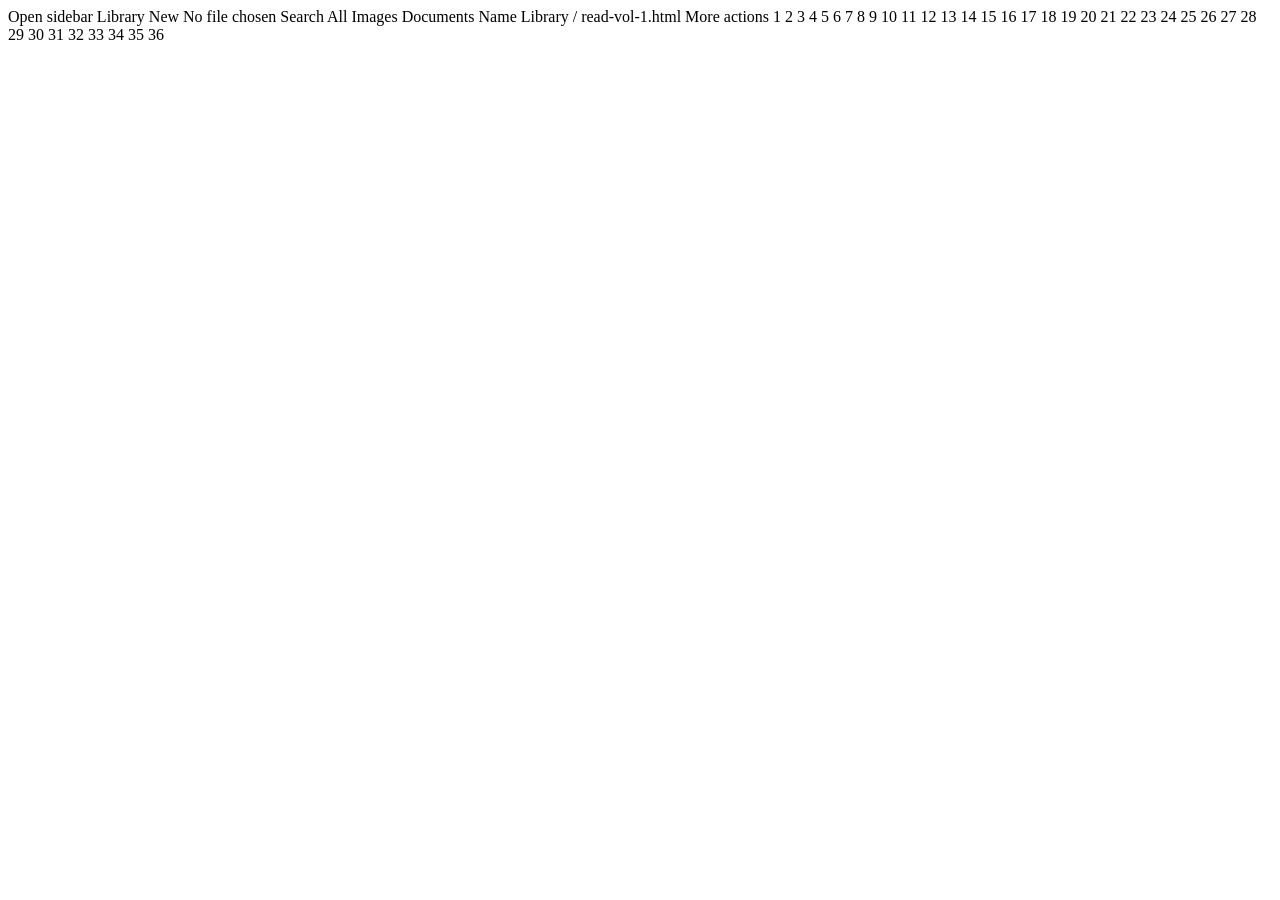
==== commit d6ca0077: "Update print statement from 'Hello' to 'Goodbye'" ====
--- a/read-vol-1.html
+++ b/read-vol-1.html
@@ -1,8 +1,78 @@
+Open sidebar
+Library
+
+New
+No file chosen
+Search
+
+All
+
+Images
+
+Documents
+
+
+Name
+
+Library
+/
+read-vol-1.html
+More actions
+1
+2
+3
+4
+5
+6
+7
+8
+9
+10
+11
+12
+13
+14
+15
+16
+17
+18
+19
+20
+21
+22
+23
+24
+25
+26
+27
+28
+29
+30
+31
+32
+33
+34
+35
+36
 <!DOCTYPE html>
 <html lang="en">
 <head>
 <meta charset="UTF-8">
 <meta name="viewport" content="width=device-width, initial-scale=1.0">
+  <link rel="canonical" href="https://aadarshniraula.com.np/read-vol-1.html">
+  <link rel="icon" href="/favicon.svg" type="image/svg+xml">
+  <meta name="robots" content="index, follow">
+  <meta name="theme-color" content="#111318">
+  <meta property="og:type" content="book">
+  <meta property="og:title" content="Words I Never Said Aloud — Volume I | Aadarsh Niraula">
+  <meta property="og:description" content="Read Words I Never Said Aloud — Volume I by Aadarsh Niraula, free, in full.">
+  <meta property="og:url" content="https://aadarshniraula.com.np/read-vol-1.html">
+  <meta property="og:image" content="https://aadarshniraula.com.np/assets/og-image.jpg">
+  <meta property="og:image:alt" content="Words I Never Said Aloud — Volume I">
+  <meta name="twitter:card" content="summary_large_image">
+  <meta name="twitter:title" content="Words I Never Said Aloud — Volume I | Aadarsh Niraula">
+  <meta name="twitter:description" content="Read Words I Never Said Aloud — Volume I by Aadarsh Niraula, free, in full.">
+  <meta name="twitter:image" content="https://aadarshniraula.com.np/assets/og-image.jpg">
 <title>Words I Never Said Aloud — Volume I | Aadarsh Niraula</title>
 <meta name="description" content="Read Words I Never Said Aloud — Volume I by Aadarsh Niraula, free, in full.">
 <link rel="preconnect" href="https://fonts.googleapis.com">
@@ -20,1133 +90,4 @@
     --rose:#a05a5e;
     --sage:#7c9575;
     --muted:#9aa0b3;
-    --text-dark:#2a2620;
-    --max:760px;
-  }
-  *{box-sizing:border-box;}
-  html{scroll-behavior:smooth;}
-  @media (prefers-reduced-motion: reduce){
-    html{scroll-behavior:auto;}
-    *{animation-duration:0.01ms !important; transition-duration:0.01ms !important;}
-  }
-  body{
-    margin:0; background:var(--ink); color:var(--parchment-2);
-    font-family:'Inter', sans-serif; font-size:17px; line-height:1.7;
-    -webkit-font-smoothing:antialiased;
-  }
-  a{color:inherit;}
-  ::selection{background:var(--rose); color:var(--parchment);}
-  h1,h2,h3{font-family:'Fraunces', serif; font-weight:500; margin:0;}
 
-  /* devanagari fallback applied globally so Nepali stanzas render with proper font */
-  .poem p, .poem-title, .dedication, .epigraph, .part-title{
-    font-family:'Fraunces', 'Noto Sans Devanagari', serif;
-  }
-
-  /* ---------- top bar ---------- */
-  .topbar{
-    position:sticky; top:0; z-index:60; background:rgba(20,23,31,0.92); backdrop-filter:blur(10px);
-    border-bottom:1px solid rgba(255,255,255,0.08); padding:16px 0;
-  }
-  .topbar-inner{max-width:var(--max); margin:0 auto; padding:0 24px; display:flex; align-items:center; justify-content:space-between; gap:16px;}
-  .back-link{
-    text-decoration:none; color:var(--muted); font-family:'IBM Plex Mono', monospace; font-size:0.8rem;
-    letter-spacing:0.03em; display:flex; align-items:center; gap:6px; transition:color 0.2s ease; flex-shrink:0;
-  }
-  .back-link:hover{color:var(--ember-light);}
-  .toc-toggle{
-    background:none; border:1px solid rgba(255,255,255,0.18); color:var(--parchment-2);
-    border-radius:4px; padding:7px 12px; font-family:'IBM Plex Mono', monospace; font-size:0.74rem;
-    letter-spacing:0.04em; cursor:pointer; text-transform:uppercase; flex-shrink:0;
-  }
-  .toc-toggle:hover{border-color:var(--ember-light); color:var(--ember-light);}
-
-  /* ---------- TOC drawer ---------- */
-  .toc-drawer{
-    position:fixed; top:0; right:0; height:100vh; width:min(88vw, 360px);
-    background:var(--ink-2); z-index:90; transform:translateX(100%);
-    transition:transform 0.35s cubic-bezier(.65,0,.35,1); overflow-y:auto;
-    box-shadow:-10px 0 30px rgba(0,0,0,0.4); padding:26px 24px 60px;
-  }
-  .toc-drawer.open{transform:translateX(0);}
-  .toc-drawer-head{display:flex; justify-content:space-between; align-items:center; margin-bottom:24px;}
-  .toc-drawer-head span{font-family:'IBM Plex Mono', monospace; font-size:0.76rem; letter-spacing:0.08em; text-transform:uppercase; color:var(--ember-light);}
-  .toc-close{background:none; border:none; color:var(--parchment); font-size:1.4rem; cursor:pointer; line-height:1;}
-  .toc-list{list-style:none; margin:0; padding:0;}
-  .toc-part{margin-bottom:20px;}
-  .toc-part-link{
-    text-decoration:none; display:block; font-family:'Fraunces', serif; font-style:italic;
-    font-size:1.05rem; color:var(--parchment); margin-bottom:8px;
-  }
-  .toc-part-label{
-    display:block; font-family:'IBM Plex Mono', monospace; font-style:normal; font-size:0.68rem;
-    letter-spacing:0.08em; text-transform:uppercase; color:var(--rose); margin-bottom:3px;
-  }
-  .toc-sub{list-style:none; margin:0; padding-left:14px; border-left:1px solid rgba(255,255,255,0.1);}
-  .toc-sub li{margin-bottom:7px;}
-  .toc-sub a{text-decoration:none; color:var(--muted); font-size:0.85rem; transition:color 0.2s ease;}
-  .toc-sub a:hover{color:var(--ember-light);}
-  .toc-overlay{position:fixed; inset:0; background:rgba(0,0,0,0.45); z-index:85; opacity:0; pointer-events:none; transition:opacity 0.3s ease;}
-  .toc-overlay.show{opacity:1; pointer-events:auto;}
-
-  /* ---------- cover / hero ---------- */
-  .book-hero{
-    padding:90px 24px 70px; text-align:center; max-width:var(--max); margin:0 auto;
-    background:
-      radial-gradient(ellipse 55% 45% at 50% 0%, rgba(217,139,62,0.14), transparent 65%);
-  }
-  .book-tag{
-    font-family:'IBM Plex Mono', monospace; font-size:0.75rem; letter-spacing:0.14em;
-    text-transform:uppercase; color:var(--ember-light); margin-bottom:20px; display:block;
-  }
-  .book-title{font-size:clamp(2.1rem, 7vw, 3.1rem); line-height:1.08; color:var(--parchment); margin-bottom:14px;}
-  .book-subtitle{font-style:italic; font-size:1.15rem; color:var(--muted); margin-bottom:36px; font-family:'Fraunces', serif;}
-  .dedication{
-    font-style:italic; color:var(--parchment-2); font-size:1.1rem; line-height:1.8; max-width:440px; margin:0 auto;
-    padding-top:28px; border-top:1px solid rgba(255,255,255,0.1);
-  }
-  .free-badge{
-    display:inline-flex; align-items:center; gap:8px; margin-top:30px;
-    font-family:'IBM Plex Mono', monospace; font-size:0.72rem; letter-spacing:0.05em; text-transform:uppercase;
-    color:var(--sage); border:1px solid var(--sage); padding:7px 16px; border-radius:100px;
-  }
-
-  /* ---------- part sections ---------- */
-  .book-body{max-width:var(--max); margin:0 auto; padding:0 24px 100px;}
-  .part-section{padding-top:70px; scroll-margin-top:80px;}
-  .part-head{text-align:center; margin-bottom:56px;}
-  .part-label{
-    display:block; font-family:'IBM Plex Mono', monospace; font-size:0.76rem; letter-spacing:0.14em;
-    text-transform:uppercase; color:var(--rose); margin-bottom:10px;
-  }
-  .part-title{font-size:clamp(1.7rem, 5vw, 2.3rem); color:var(--parchment); margin-bottom:16px;}
-  .part-epigraph{
-    font-style:italic; color:var(--muted); font-size:1rem; max-width:420px; margin:0 auto;
-    font-family:'Fraunces', serif;
-  }
-
-  .poem{margin-bottom:64px; scroll-margin-top:80px;}
-  .poem-title{
-    font-size:1.5rem; color:var(--ember-light); margin-bottom:22px; font-style:italic;
-    padding-bottom:14px; border-bottom:1px solid rgba(255,255,255,0.08);
-  }
-  .poem p{
-    margin:0 0 20px; color:var(--parchment-2); font-size:1.08rem; line-height:1.85;
-  }
-  .poem p:last-child{margin-bottom:0;}
-
-  .epilogue-section{
-    margin-top:40px; padding-top:70px; border-top:1px solid rgba(255,255,255,0.1);
-  }
-  .epilogue-body p{
-    color:var(--parchment-2); font-size:1.05rem; line-height:1.85; margin-bottom:20px;
-    font-family:'Inter', sans-serif;
-  }
-  .epilogue-sign{
-    text-align:right; font-family:'Fraunces', serif; font-style:italic; color:var(--ember-light);
-    font-size:1.1rem; margin-top:30px;
-  }
-
-  .between-books{
-    max-width:var(--max); margin:0 auto; padding:50px 24px 90px;
-    display:flex; justify-content:space-between; gap:20px; border-top:1px solid rgba(255,255,255,0.1); padding-top:44px;
-  }
-  .btwn-link{
-    text-decoration:none; font-family:'IBM Plex Mono', monospace; font-size:0.82rem;
-    color:var(--muted); transition:color 0.2s ease;
-  }
-  .btwn-link:hover{color:var(--ember-light);}
-
-  footer{padding:36px 24px; border-top:1px solid rgba(255,255,255,0.07); text-align:center;}
-  footer p{font-family:'IBM Plex Mono', monospace; font-size:0.76rem; color:var(--muted); margin:0;}
-  footer a{color:var(--ember-light); text-decoration:none;}
-
-  a:focus-visible, button:focus-visible{outline:2px solid var(--ember-light); outline-offset:3px;}
-</style>
-</head>
-<body>
-
-<div class="toc-overlay" id="tocOverlay"></div>
-<nav class="toc-drawer" id="tocDrawer">
-  <div class="toc-drawer-head">
-    <span>Contents</span>
-    <button class="toc-close" id="tocClose" aria-label="Close contents">&times;</button>
-  </div>
-  <ul class="toc-list">
-          <li class="toc-part">
-            <a href="#part-one-love-longing" class="toc-part-link"><span class="toc-part-label">Part One</span>Love &amp; Longing</a>
-            <ul class="toc-sub">
-            <li><a href="#part-one-love-longing-p0" class="toc-poem">The Day I Found You</a></li>
-            <li><a href="#part-one-love-longing-p1" class="toc-poem">The Girl My Dreams Drew</a></li>
-            <li><a href="#part-one-love-longing-p2" class="toc-poem">My Only Favourite</a></li>
-            <li><a href="#part-one-love-longing-p3" class="toc-poem">No Heaven But You</a></li>
-            <li><a href="#part-one-love-longing-p4" class="toc-poem">You</a></li>
-            <li><a href="#part-one-love-longing-p5" class="toc-poem">The Curve of Your Smile</a></li>
-            <li><a href="#part-one-love-longing-p6" class="toc-poem">Unsaid</a></li>
-            <li><a href="#part-one-love-longing-p7" class="toc-poem">To the One I Found Without Looking</a></li>
-            <li><a href="#part-one-love-longing-p8" class="toc-poem">More Than Words</a></li>
-            <li><a href="#part-one-love-longing-p9" class="toc-poem">A Love You'll Never Know</a></li>
-            </ul>
-          </li>
-          <li class="toc-part">
-            <a href="#part-two-pain-growth" class="toc-part-link"><span class="toc-part-label">Part Two</span>Pain &amp; Growth</a>
-            <ul class="toc-sub">
-            <li><a href="#part-two-pain-growth-p0" class="toc-poem">The Ache I Carry</a></li>
-            <li><a href="#part-two-pain-growth-p1" class="toc-poem">Learn, Leave, Begin</a></li>
-            <li><a href="#part-two-pain-growth-p2" class="toc-poem">The Rest I Hope For</a></li>
-            <li><a href="#part-two-pain-growth-p3" class="toc-poem">Evolving, Not Ending</a></li>
-            <li><a href="#part-two-pain-growth-p4" class="toc-poem">The Sun Also Leaves</a></li>
-            <li><a href="#part-two-pain-growth-p5" class="toc-poem">समाप्तिको स्वीकार</a></li>
-            <li><a href="#part-two-pain-growth-p6" class="toc-poem">मूर्ख प्रेम</a></li>
-            <li><a href="#part-two-pain-growth-p7" class="toc-poem">अधुरो कथा</a></li>
-            </ul>
-          </li>
-          <li class="toc-part">
-            <a href="#part-three-life-philosophy" class="toc-part-link"><span class="toc-part-label">Part Three</span>Life &amp; Philosophy</a>
-            <ul class="toc-sub">
-            <li><a href="#part-three-life-philosophy-p0" class="toc-poem">The Grass is Greener on the Other Side</a></li>
-            <li><a href="#part-three-life-philosophy-p1" class="toc-poem">The Quiet Wild</a></li>
-            <li><a href="#part-three-life-philosophy-p2" class="toc-poem">Fate's Quite Magic</a></li>
-            <li><a href="#part-three-life-philosophy-p3" class="toc-poem">My Safe Place</a></li>
-            <li><a href="#part-three-life-philosophy-p4" class="toc-poem">The First Thing I Ever Liked</a></li>
-            <li><a href="#part-three-life-philosophy-p5" class="toc-poem">आकाांक्षाको यात्रा</a></li>
-            <li><a href="#part-three-life-philosophy-p6" class="toc-poem">मेरा चाहना</a></li>
-            <li><a href="#part-three-life-philosophy-p7" class="toc-poem">सपना र यथार्थ</a></li>
-            </ul>
-          </li>
-          <li class="toc-part"><a href="#epilogue" class="toc-part-link"><span class="toc-part-label">Epilogue</span>To the Reader</a></li>
-  </ul>
-</nav>
-
-<div class="topbar">
-  <div class="topbar-inner">
-    <a href="index.html#books" class="back-link">&larr; Back to Portfolio</a>
-    <button class="toc-toggle" id="tocToggle">Contents</button>
-  </div>
-</div>
-
-<header class="book-hero">
-  <span class="book-tag">Poetry Collection · Volume I</span>
-  <h1 class="book-title">Words I Never Said Aloud</h1>
-  <p class="book-subtitle">Volume I</p>
-  <p class="dedication">For everyone who felt everything but found no words — and for the ones who became the reason I found mine.</p>
-  <span class="free-badge">Free to Read</span>
-</header>
-
-<main class="book-body">
-      <section class="part-section" id="part-one-love-longing">
-        <div class="part-head">
-          <span class="part-label">Part One</span>
-          <h2 class="part-title">Love &amp; Longing</h2>
-          <p class="part-epigraph">Of stars, silences, and someone who became everything.</p>
-        </div>
-        <article class="poem" id="part-one-love-longing-p0">
-          <h3 class="poem-title">The Day I Found You</h3>
-          <p>I wasn't looking for anyone that day<br>
-            just another ride to college,<br>
-            the same road, the same faces.<br>
-            But then my eyes found you,<br>
-            and in a single glance, something inside me shifted.</p>
-          <p>At first, I told myself it was nothing,<br>
-            just an attraction, a passing moment.<br>
-            But the days went on, and every time I saw you,<br>
-            my face lit up without me even trying.</p>
-          <p>When we finally spoke after a few days,<br>
-            I smiled in a way I never had before.<br>
-            Every conversation felt like a little world of its own,<br>
-            your presence carrying a warmth I didn't know I was missing.</p>
-          <p>I haven't found the courage to say it yet,<br>
-            but someday, I hope I will.<br>
-            And maybe by then, the stars will still have some ink left<br>
-            to write a future with both our names.</p>
-          <p>You feel like warmth, like a home I've never known,<br>
-            like the quiet after rain, my stillness in chaos, my peace.<br>
-            I never saw this coming, but I’m glad it did,<br>
-            because finding you feels like finding where I belong.</p>
-          <p>I hope you wake up smiling every day,<br>
-            your biggest fan adores that smile more than words could ever say.</p>
-        </article>
-
-        <article class="poem" id="part-one-love-longing-p1">
-          <h3 class="poem-title">The Girl My Dreams Drew</h3>
-          <p>I don’t know your story,<br>
-            But I’ve seen your eyes long before today.<br>
-            Not on screens or streets,<br>
-            But in dreams that never seemed to fade.</p>
-          <p>Once a month, without fail,<br>
-            You’d walk in quiet like a breeze,<br>
-            No name, no past, just presence,<br>
-            Like a whisper only my soul could seize.</p>
-          <p>I thought you were fiction,<br>
-            A trick my sleep played on me.<br>
-            But now, here you are real, breathing,<br>
-            Exactly how my dreams said you’d be.</p>
-          <p>The universe has a strange sense of timing,<br>
-            A rhythm only the stars understand.<br>
-            But how did it whisper your name<br>
-            Into my sleeping mind, like it was planned?</p>
-          <p>You weren’t someone I met,<br>
-            You were someone I was shown<br>
-            Drawn by dreams in soft outlines,<br>
-            Before I even knew I was alone.</p>
-          <p>There was no message, no reason, no clue,<br>
-            Just the feeling that I already knew you.<br>
-            And now, across this strange reality,<br>
-            I feel that same quiet gravity.</p>
-          <p>I hope you wake up smiling every day,<br>
-            Like the way your dreams wake me up gently, without delay.<br>
-            Because there’s someone out here, your biggest fan, by the way…<br>
-            Who adores that smile more than words can say.</p>
-          <p>You feel like warmth, like a home I’ve never known,<br>
-            Even though we’re strangers, even though I’m alone.<br>
-            I never saw this coming, that’s true<br>
-            But I’m damn glad I stumbled into you.</p>
-          <p>And if the stars ever let our paths collide,<br>
-            Know I’ll be the one waiting, arms open wide.<br>
-            To not just meet you but build something true,<br>
-            A life, a love, a dream or two.</p>
-        </article>
-
-        <article class="poem" id="part-one-love-longing-p2">
-          <h3 class="poem-title">My Only Favourite</h3>
-          <p>I’ve written so many letters for you,<br>
-            that you have no idea about.<br>
-            So many poems and songs,<br>
-            you might or not get to listen.<br>
-            And I still don’t know how to feel about that.</p>
-          <p>I’ve read countless stories,<br>
-            written a number of poems,<br>
-            yet none I’d ever call my favourite.<br>
-            I listen music every day,<br>
-            but no melody has stayed.<br>
-            I’ve travelled various places,<br>
-            but nowhere ever felt like home.</p>
-          <p>Because until now,<br>
-            no one ever felt like someone I could like.<br>
-            And then there was you<br>
-            you became my only favourite,<br>
-            My calm,<br>
-            My stillness in chaos,<br>
-            My peace.</p>
-          <p>I don’t know how to tell you I love you.<br>
-            Maybe because those three words<br>
-            could never carry everything I feel.<br>
-            So maybe four can:<br>
-            You are my universe.</p>
-          <p>And maybe that’s selfish,<br>
-            but I hope no one ever admires you<br>
-            the way I do.<br>
-            Sometimes I think it’s foolish<br>
-            to open up like this,<br>
-            to write, to feel, to want.</p>
-          <p>Then I look at you,<br>
-            and it all feels worth it,<br>
-            even if loving you was going to war against the fate,<br>
-            I’d still chose you.<br>
-            And now, I’m imagining us,<br>
-            years from now.<br>
-            You sitting beside me,<br>
-            sunlight spilling over your smile.<br>
-            And me still looking at the same eyes,<br>
-            I fell for many moons ago.</p>
-        </article>
-
-        <article class="poem" id="part-one-love-longing-p3">
-          <h3 class="poem-title">No Heaven But You</h3>
-          <p>That evening<br>
-            the last time I saw you,<br>
-            I looked as long as my eyes could hold,<br>
-            as if sight alone<br>
-            could stop you from leaving.<br>
-            But even eyes have their limits,<br>
-            and love manages to flow beyond them.</p>
-          <p>Your laughter still echoes in my head,<br>
-            like your words hanging in the air<br>
-            like mist after rain.<br>
-            Now, no words remain<br>
-            to describe what you mean.<br>
-            The only I can say is:<br>
-            you are the eternal home for my soul.</p>
-          <p>You have no idea,<br>
-            how your silence breaks me.<br>
-            How your sadness,<br>
-            turns me into tears.</p>
-          <p>I hope you remember,<br>
-            there is someone<br>
-            who always rushed to meet you,<br>
-            someone who found every picture empty<br>
-            without you in it,<br>
-            someone who thought of you<br>
-            like prayers think of gods,<br>
-            someone who included you in his prayers.</p>
-          <p>Now I wish for no heaven,<br>
-            no light divine.<br>
-            Only this<br>
-            to become the dust<br>
-            beneath your feet.</p>
-        </article>
-
-        <article class="poem" id="part-one-love-longing-p4">
-          <h3 class="poem-title">You</h3>
-          <p>Maybe it’s just another ordinary night,<br>
-            Yet something feels different.<br>
-            The quiet midnight, the breeze through the window,<br>
-            Music humming low in my ears,<br>
-            And you drifting through my thoughts.<br>
-            Like a place my heart keeps returning.<br>
-            Like a little piece of paradise.</p>
-          <p>I am visualising a dream stretching far beyond sight,<br>
-            A place where we existed so perfectly,<br>
-            That every single moment felt worth holding forever.<br>
-            I wish I could write a poem that could hold everything I ever felt,<br>
-            But some emotions refuse to turn to words.</p>
-          <p>My heart has already chosen you.<br>
-            Maybe that’s why you feel like the paradise itself;<br>
-            That I’ve been waiting for so long,<br>
-            And maybe I’ll always wait;<br>
-            For the day, we finally share the same home,<br>
-            The same light, the same tomorrow.<br>
-            I’ve found a woman stronger than the world itself,<br>
-            Someone I can imagine building a family with someday.</p>
-          <p>Every future I imagine,<br>
-            Somehow leads back to us.<br>
-            But even then,<br>
-            It feels unfinished<br>
-            Like a melody waiting for that one note<br>
-            That your name can only fill.</p>
-          <p>If fate ever brings us to the same door.<br>
-            I’ll open it without a second thought,<br>
-            We will let everyone watch quietly.<br>
-            As two unfinished stories decided to complete it.</p>
-          <p>Until then…<br>
-            I will always be choosing you,<br>
-            In every silence, every moment,<br>
-            In every version of the future I imagine.<br>
-            Because you aren’t just a memory.<br>
-            You are the final destination.</p>
-          <p>I’ll always be carrying you like a gentle echo,<br>
-            Not heavy, not hurting.<br>
-            A reminder that,<br>
-            Somewhere, there’s a home I haven’t reached yet,<br>
-            And its walls still spell your name.</p>
-        </article>
-
-        <article class="poem" id="part-one-love-longing-p5">
-          <h3 class="poem-title">The Curve of Your Smile</h3>
-          <p>They say if you love someone, let them go,<br>
-            but most days my fingers ache<br>
-            to type a small “hey” or “I miss you.”</p>
-          <p>Yes, I loved you, but never found the courage to say it;<br>
-            and now, with you beside someone else,<br>
-            I turn whole sentences into silence.</p>
-          <p>Even the silence feels heavy without you,<br>
-            not only in big moments,<br>
-            but in the way peace thins<br>
-            without your smile.</p>
-          <p>Yes, we argued,<br>
-            but even our fights left roots,<br>
-            turning anger into meaning,<br>
-            and distance into longing.</p>
-          <p>Even in the noisiest places I hear your voice,<br>
-            in a crowd, your face feels like calm in the storm.</p>
-          <p>I’m here, describing a love.<br>
-            More than any words can say,<br>
-            while every little things<br>
-            resembles me of you.</p>
-          <p>I don’t know if time betrayed us,<br>
-            or if we met too soon, too late<br>
-            but I know I can never say goodbye<br>
-            to that curve of your smile.</p>
-          <p>Letting you go is itself the most painful feeling<br>
-            and yet I can’t.<br>
-            I’m still here, waiting for the impossible<br>
-            for the future we never wrote.</p>
-          <p>If I can make one promise, it’s this:<br>
-            my eyes will never unlearn you,<br>
-            as if you were the only home<br>
-            I could return to.</p>
-        </article>
-
-        <article class="poem" id="part-one-love-longing-p6">
-          <h3 class="poem-title">Unsaid</h3>
-          <p>I easily get jealous,<br>
-            not because I doubt you,<br>
-            as a result of caring more than words to explain.</p>
-          <p>When I love, I love deeply,<br>
-            resulting a constant fear of losing you.<br>
-            So when I see you laughing elsewhere,<br>
-            my chest tightens heavily.</p>
-          <p>I don’t want to limit your freedom,<br>
-            But I’m just scared.<br>
-            Scared of being replaced,<br>
-            scared of not being enough.</p>
-          <p>I know jealousy isn’t appealing,<br>
-            So I try my best to keep it in.<br>
-            However now and then my heart spills out,<br>
-            Since I overthink, I worry, I love.</p>
-          <p>If I ever get jealous,<br>
-            it’s only because you matter to me.<br>
-            Because only imagining of losing you,<br>
-            hurts more than words to explain.</p>
-        </article>
-
-        <article class="poem" id="part-one-love-longing-p7">
-          <h3 class="poem-title">To the One I Found Without Looking</h3>
-          <p>Hello,<br>
-            I don’t expect you to understand this,<br>
-            But I’ve known you longer than time will ever admit.<br>
-            Not through texts, not in passing glances—<br>
-            But in sleep, where the soul forgets what is real and what isn’t.</p>
-          <p>You don’t know me,<br>
-            But I’ve walked beside your shadow,<br>
-            I’ve heard your laughter in places my body’s never been.<br>
-            You were always just a dream<br>
-            Until you weren’t.</p>
-          <p>Seeing you outside that space felt like déjà vu,<br>
-            Like my memory said,<br>
-            “Ah, there you are.”</p>
-          <p>I don’t know when we will talk.<br>
-            But when message finds you<br>
-            Know that someone out here<br>
-            Recognized you before the world introduced you.<br>
-            And maybe…<br>
-            If stars still have some ink left,<br>
-            We’ll write the rest of this dream—<br>
-            Together.</p>
-        </article>
-
-        <article class="poem" id="part-one-love-longing-p8">
-          <h3 class="poem-title">More Than Words</h3>
-          <p>I don’t really know how to rhyme,<br>
-            But I do know—I wanna talk to you… all the time.<br>
-            My heart felt something before my mind ever knew,<br>
-            And now, it’s like the world softly echoes you.</p>
-          <p>Your smile? It slows the whole day down,<br>
-            Like a quiet sunset over a sleepy town.<br>
-            And if keeping you close means crossing stars and skies,<br>
-            I’d do it all —no questions, no whys.</p>
-          <p>Even the silence feels right, when you are near,<br>
-            Like hush of the nights when stars appear.<br>
-            Somehow, just hearing your voice makes things right,<br>
-            Like stars deciding to show up early each night.</p>
-          <p>So, I hope you wake up smiling everyday,<br>
-            Because there’s someone out here —your biggest fan, by the way…<br>
-            Who adores that smile more than words can say</p>
-        </article>
-
-        <article class="poem" id="part-one-love-longing-p9">
-          <h3 class="poem-title">A Love You'll Never Know</h3>
-          <p>I showed you a part of me<br>
-            No one had ever seen before.<br>
-            For you, I became someone else,<br>
-            Did things I’d never done before.</p>
-          <p>I loved you when you felt distant,<br>
-            When your replies came slow.<br>
-            You were slipping away,<br>
-            Still, I didn’t let go.</p>
-          <p>I loved you in silence, loved you aloud,<br>
-            When answers came late, when your heart was clouded in doubt.<br>
-            When the space grew wide and you felt far,<br>
-            Still, I held you like my favorite star.</p>
-          <p>Now you’re his,<br>
-            And I’ve learned my place.<br>
-            I won’t keep chasing<br>
-            A losing race.</p>
-          <p>Maybe in another time,<br>
-            You’ll be the one who finds me first.<br>
-            Before this love<br>
-            Turned into a curse.</p>
-          <p>Maybe then, I’d be your “hello,”<br>
-            Not just the shadow you’ll never know.</p>
-        </article>
-      </section>
-
-      <section class="part-section" id="part-two-pain-growth">
-        <div class="part-head">
-          <span class="part-label">Part Two</span>
-          <h2 class="part-title">Pain &amp; Growth</h2>
-          <p class="part-epigraph">Of aches carried quietly, lessons written in loss.</p>
-        </div>
-        <article class="poem" id="part-two-pain-growth-p0">
-          <h3 class="poem-title">The Ache I Carry</h3>
-          <p>I don’t have a favorite color,<br>
-            Neither a favorite poem,<br>
-            Nor even a cherished book.<br>
-            I write and read countless stories,<br>
-            Yet none I’d call my own favorite.</p>
-          <p>I love music—<br>
-            But no melody lingers in my soul.<br>
-            I enjoy wandering out,<br>
-            Yet no place feels like it holds my heart.</p>
-          <p>I speak to over a hundred faces each day,<br>
-            Yet not one echoes in my mind.<br>
-            I recognize thousands by face,<br>
-            But none live close to my spirit.<br>
-            I watch movies,<br>
-            Yet never wait with breathless hope.<br>
-            I eat every day,<br>
-            Yet nothing ever sparks craving or comfort.</p>
-          <p>I celebrate festivals beneath lights and fireworks,<br>
-            Yet feel no true warmth within.<br>
-            I scroll through hundreds of frozen smiles,<br>
-            But none ever make me pause with joy.</p>
-          <p>I laugh in conversations,<br>
-            But rarely with my soul.<br>
-            I travel beside others,<br>
-            Yet return with the same hollow echo.</p>
-          <p>I meet hundreds—<br>
-            Yet somehow, remain unseen.</p>
-          <p>It’s easy to say what I do,<br>
-            But hard to hold myself together<br>
-            When everything feels distant and dull.</p>
-          <p>That’s why—<br>
-            If I ever tell you I like you,<br>
-            Understand you’re a rare constellation in my sky.<br>
-            You are truly close to my heart.</p>
-          <p>Because until now,<br>
-            No one felt like someone I could like.<br>
-            Because honestly—<br>
-            I don’t like anything else.<br>
-            You became my only favorite.</p>
-          <p>You are not just someone I like—<br>
-            You became my calm,<br>
-            My stillness in chaos,<br>
-            My peace.</p>
-        </article>
-
-        <article class="poem" id="part-two-pain-growth-p1">
-          <h3 class="poem-title">Learn, Leave, Begin</h3>
-          <p>Not every path needs to circle back.<br>
-            Stars still shine bright<br>
-            Even after memory stops playing tricks.<br>
-            No spell. No trance.<br>
-            Just learned to walk… alone, and fine.</p>
-          <p>People?<br>
-            They should be treated like chapters<br>
-            not a whole damn book.<br>
-            'Cause when we separated,<br>
-            it wasn’t you I missed,<br>
-            it was the feeling I loved, not the person.</p>
-          <p>Attachment? Bloody crap.<br>
-            How do you unlove someone<br>
-            you never gave permission to settle in your soul?<br>
-            You can’t uncare.<br>
-            The soul forgets logic.<br>
-            And everything just starts holding you back.</p>
-          <p>And they say,<br>
-            “Time heals.”<br>
-            But what if time just teaches you to wear the pain better?<br>
-            Smile with blood still fresh on my lips,<br>
-            Laugh through the ache that never quits,<br>
-            Scroll past their name like it doesn’t scream</p>
-          <p>You see<br>
-            It’s not about forgetting them.<br>
-            It’s about surviving the version of you<br>
-            that existed only because they did.</p>
-          <p>Midnight’s quiet until my brain starts narrating.<br>
-            Half-songs, half-memories,<br>
-            full-blown flashbacks.<br>
-            what I’ve been trying to erase<br>
-            It all reminds you:<br>
-            Unloving is fiction.<br>
-            We just learn to carry people quieter.</p>
-          <p>But now?<br>
-            We don’t even care.<br>
-            Everything ended, just like it had to.<br>
-            Let it.<br>
-            We’ve forgotten maybe not everything,<br>
-            but enough to walk forward.</p>
-          <p>So to anyone still stuck in the damn loop<br>
-            stop messing around with the past.<br>
-            You’re not meant to reread the same chapter<br>
-            just because you liked a few lines.</p>
-          <p>New chapters don't write themselves.<br>
-            Begin.<br>
-            Even if it’s hard,<br>
-            Even if your hands still shake when you let go.</p>
-          <p>The past?<br>
-            Don’t carry it too far<br>
-            Let it sit untouched. Let it rot if it must.<br>
-            You don’t owe it a return trip.</p>
-          <p>And hey,<br>
-            You’ll never know if all the city lights are green<br>
-            unless you start the damn car and drive.<br>
-            So go.</p>
-          <p>Time doesn’t heal<br>
-            It just hands you a different kind of pain<br>
-            and teaches you to hold it better.<br>
-            Let the wounds speak,<br>
-            Let them teach.<br>
-            Don’t treat people like they’re everything<br>
-            just because they once felt like it.</p>
-          <p>Learn from everyone<br>
-            the ones who loved right,<br>
-            and especially the ones who didn’t.<br>
-            That’s how you know<br>
-            who to become,<br>
-            and who the hell not to.</p>
-        </article>
-
-        <article class="poem" id="part-two-pain-growth-p2">
-          <h3 class="poem-title">The Rest I Hope For</h3>
-          <p>I have imagined my funeral<br>
-            more times than my wedding.<br>
-            And I hope, when death comes for me,<br>
-            it leans close and whispers,<br>
-            “Now, come on — the fight is done.</p>
-          <p>You can rest.”<br>
-            I hope it takes my hand like an old friend,<br>
-            the one who’s seen me break quietly<br>
-            and still stayed,<br>
-            the one who knows why my bones feel older than my years.<br>
-            I hope it tells me,<br>
-            “You’ve cared and endured enough,<br>
-            now let me carry the rest.”<br>
-            And I hope its voice feels like rain<br>
-            after a summer that forgot how to end.<br>
-            I hope it promises a place where the noise stops,<br>
-            where no names follow me,<br>
-            no unfinished goodbyes pull me back,<br>
-            no ghosts of my own choices<br>
-            wait at the door.</p>
-          <p>And when it comes,<br>
-            with the pride of me in its eyes,<br>
-            I’ll welcome death,<br>
-            shake its hand,<br>
-            and pull it into an embrace so tight<br>
-            that the act of leaving<br>
-            feels like the very first breath here.<br>
-            I hope it knows<br>
-            I am not running toward darkness,<br>
-            but toward the absence of ache.</p>
-          <p>And when it’s done,<br>
-            I hope it leaves no monument,<br>
-            no shadow, no trace<br>
-            only a weightless space<br>
-            where I once stood,<br>
-            as if I was always meant<br>
-            to be passing through.</p>
-        </article>
-
-        <article class="poem" id="part-two-pain-growth-p3">
-          <h3 class="poem-title">Evolving, Not Ending</h3>
-          <p>It started with a text,<br>
-            and just a passing look.<br>
-            No expectations, no plans,<br>
-            just something quiet the universe wrote between the lines.</p>
-          <p>You weren’t someone I waited for,<br>
-            you were someone I didn’t know I needed,<br>
-            until I looked up one day<br>
-            and realized you’d become part of me.</p>
-          <p>In your laugh, I found ease.<br>
-            In your silence, a strange kind of peace.<br>
-            You didn’t arrive with fireworks,<br>
-            but somehow, you lit up parts of me I didn’t know were dark.</p>
-          <p>Then came that day,<br>
-            the moment I helped you walk toward someone you truly wanted.<br>
-            And I did it without hesitation…<br>
-            but not without feeling.<br>
-            It wasn’t loss,<br>
-            it was something deeper,<br>
-            a weight in the chest,<br>
-            a tear I never expected.</p>
-          <p>Because I didn’t know I could feel that much,<br>
-            didn’t know you had carved so deep into my life.<br>
-            Not as a crush, not as a fantasy,<br>
-            but as someone who mattered more than most ever will.</p>
-          <p>I cried, yeah.<br>
-            Not because I was losing anything,<br>
-            but because I realized how much you’d become home to me.<br>
-            And home doesn’t always look like walls or people staying still—<br>
-            Sometimes it’s the people we watch grow,<br>
-            people we still cheer for from the side,<br>
-            people we hold space for in our hearts, even as things change.</p>
-          <p>You’re still here.<br>
-            Still my person.<br>
-            Still the one who gets it when I don’t say a word.<br>
-            Nothing broke. Nothing ended.<br>
-            It just grew into something more real.</p>
-          <p>So this isn’t a goodbye.<br>
-            Not a sacrifice.<br>
-            Not blame. Not a burden.<br>
-            Just love. Quiet, constant, stubborn love<br>
-            the kind that stays,<br>
-            no matter what direction we’re walking.</p>
-          <p>So no matter where life pulls us,<br>
-            or who walks in and out of the frame.<br>
-            You’ll always be one of the names<br>
-            my heart doesn’t forget to whisper.<br>
-            Not because you stayed in one role,<br>
-            but because you meant enough to change shapes and still remain.</p>
-          <p>We’re not done.<br>
-            We’re not fading.<br>
-            We’re just evolving—<br>
-            Still here.<br>
-            Still strong.<br>
-            Still us..</p>
-        </article>
-
-        <article class="poem" id="part-two-pain-growth-p4">
-          <h3 class="poem-title">The Sun Also Leaves</h3>
-          <p>The sky turned soft gold,<br>
-            The streets slowly woke up.<br>
-            Birds sang like usual,<br>
-            The breeze gently moved the curtains.<br>
-            And everything felt calm.<br>
-            Except me.</p>
-          <p>Earlier, the mornings used to be a new chapter.<br>
-            Now they’re just a blank page I stare at.</p>
-          <p>Once, I used to rise to your voice,<br>
-            Now, it’s just the alarm<br>
-            Ringing across walls that hold no echo back.<br>
-            They used to be my beginning,<br>
-            A spark in my stillness.<br>
-            It used to be the mornings worth waking up to,<br>
-            But now even the sun has forgotten how to warm my soul.</p>
-          <p>The tea has started tasting dull without you,<br>
-            Now, the silence is louder than any chaos.<br>
-            The birds still sing,<br>
-            But your warmth, comfort and gentle wake-ups are gone.</p>
-          <p>This fine morning reminds me,<br>
-            Peace was never the calmness.<br>
-            It was your presence,<br>
-            That filled the emptiness and made the silence feel alive.</p>
-        </article>
-
-        <article class="poem" id="part-two-pain-growth-p5">
-          <h3 class="poem-title">समाप्तिको स्वीकार</h3>
-          <p>—  —  —<br>
-            ऊ जाँदै गरेकी छिन्,<br>
-            तिमी फेरि फुट्दैगएको छु।<br>
-            ऊ जिम्मेवारीबाट मुक्त हुँदैगएकी छिन्,<br>
-            तिमी सम्झनाहरूको जन्जिरले बाँधिँदैगएको छु।</p>
-          <p>ऊ आफ्नो जीवनका नयाँ पानाहरू लेख्दैगएकी छिन्,<br>
-            तर म अझै त्यही पुराना पानाहरूमा हराइरहेको छु।<br>
-            ऊ मलाई रुवाएर पनि निदाइरहेकी छिन्,<br>
-            तिमी सुत्दा पनि रोइरहेको छु।</p>
-          <p>ऊ नयाँ जीवनका लागि उत्तर खोज्न निस्किएकी छिन्,<br>
-            तिमी अझैपनि त्यही अतीतका प्रश्नहरूमा अझझिरहेको छु।<br>
-            ऊ सबै भूलेर अगाडि बढिसकेकी छिन्,<br>
-            तिमी भने त्यहीँ उभिरहेको छु।</p>
-        </article>
-
-        <article class="poem" id="part-two-pain-growth-p6">
-          <h3 class="poem-title">मूर्ख प्रेम</h3>
-          <p>अन्त्यमा म नै हो बाँकी रहेँ,<br>
-            हरेक पल तेरो साथ छ भनेर अघि बढ्ने म नै रहेँ।<br>
-            तँ नभएको कथा मलाई बचाइराख्ने म नै त रहेँ।</p>
-          <p>म नै कहिले मूर्ख रहेँ,<br>
-            नबुझी नैलाई 'आफ्नो' भनी ठान्ने म नै रहेँ।<br>
-            मित्रताको दियो बोकेर पागलझैं दौडने म नै त रहेँ,<br>
-            कति मूर्ख म,<br>
-            तिमीलाई आफ्नो साथमा ठान्ने पागल म नै त रहेँ।</p>
-          <p>एक पागल प्रेमी झैं आफ्नो ठान्ने गल्ती गर्ने म नै त रहेँ।<br>
-            तिमीलाई आफ्नो ठानेर सबैकुरा बताउने म नै रहेँ।<br>
-            तर धिक्कार छ मलाई —<br>
-            किनभने अन्त्यमा पछुताउने म नै रहेँ।</p>
-        </article>
-
-        <article class="poem" id="part-two-pain-growth-p7">
-          <h3 class="poem-title">अधुरो कथा</h3>
-          <p>ऊ कति भाग्यमानी हुनेछ,<br>
-            जो तिम्रो हात थाम्नेछ,<br>
-            जसका लागि मैले पनि कहिल्यै प्रार्थनाको दीप जलाएको थिएँ,<br>
-            तर मेरो भाग्यले उज्यालो छाडी अन्धकारको बाटो रोज्यो।</p>
-          <p>ऊ कति भाग्यमानी हुनेछ,<br>
-            जो तिम्रो मुकाममा रमाउनेछ,<br>
-            जो तिम्रो उज्यालो समुद्रमा तैरनेछ।<br>
-            तर म भने अध्यारो रातको ओछ्यानमा<br>
-            आँशुका रेखाहरूका साथ बाँचिरहने छु।</p>
-          <p>ऊ कति भाग्यमानी हुनेछ,<br>
-            जो तिम्रो कपालहरुसंग खेल्नेछ,<br>
-            चन्द्रमाको छहरीमा सँगै हिड्नेछ।<br>
-            तर म भने सपनामा मात्र हिड्न सक्ने छु,<br>
-            र केवल तिमीलाई चन्द्रमाको झलकको जस्तो समझने छु।</p>
-          <p>ऊ कति भाग्यमानी हुनेछ,<br>
-            जो तिम्रो हृदयको पाहुना बनेर बस्नेछ,<br>
-            तर म भने सपना र अतीतको झलकोमा,<br>
-            अधुरो कथा बनेर अड्किरहने छु|</p>
-        </article>
-      </section>
-
-      <section class="part-section" id="part-three-life-philosophy">
-        <div class="part-head">
-          <span class="part-label">Part Three</span>
-          <h2 class="part-title">Life &amp; Philosophy</h2>
-          <p class="part-epigraph">Of the world as it is, and as we wish it were.</p>
-        </div>
-        <article class="poem" id="part-three-life-philosophy-p0">
-          <h3 class="poem-title">The Grass is Greener on the Other Side</h3>
-          <p>Children reach for the weight of years,<br>
-            while the aged long back for days long past.<br>
-            Homes filled with voices dream of empty roads,<br>
-            while wanderers ache for their mother’s gate.</p>
-          <p>Hands without a lover’s touch<br>
-            yearn for warmth they’ve never known,<br>
-            while hearts bound by promises<br>
-            long to breathe in their own quiet skin.</p>
-          <p>The wealthy crave a simpler life,<br>
-            the poor dream of abundance.<br>
-            One lies restless in bed, wishing to rise,<br>
-            another staggers home, aching to fall.</p>
-          <p>A breathless chest clings to its final thread of air,<br>
-            while lungs still full beg to let it go.<br>
-            The lonely open their arms to anyone,<br>
-            while the crowded long for a moment alone.</p>
-          <p>City lights hunger for the stillness of hills,<br>
-            silent valleys dream of restless streets.<br>
-            Travellers sleep in search of home’s comfort,<br>
-            while those at home gaze at faraway skies.</p>
-          <p>Students write freedom into the margins,<br>
-            workers scribble childhood on the same page.<br>
-            The young pull hard against their leashes,<br>
-            the old long for the gentle hands that held them.</p>
-          <p>Dreamers ache for ground beneath their feet,<br>
-            the rooted secretly long for storms.<br>
-            The night envies the sun’s warm breath,<br>
-            the day aches for the night’s cool mystery.</p>
-          <p>Mountains gaze toward the ocean’s horizon,<br>
-            the ocean envies the mountain’s still crown.<br>
-            A flower dreams of the stone’s endurance,<br>
-            a stone envies the flower’s fleeting bloom.</p>
-          <p>Silence wishes for a voice,<br>
-            words beg to vanish into quiet.<br>
-            Even time, ever moving forward,<br>
-            turns its head to glimpse eternity.</p>
-        </article>
-
-        <article class="poem" id="part-three-life-philosophy-p1">
-          <h3 class="poem-title">The Quiet Wild</h3>
-          <p>Sky turned soft gold<br>
-            Birds started singing like usual<br>
-            Breeze gently came and brushed the grasses<br>
-            It didn’t stay long, neither made a sound,<br>
-            but all the leaves turned to watch it around.</p>
-          <p>The sun poured gold where the shadows slept,<br>
-            And rivers moved with no need to be kept.<br>
-            Not a ripple asked where it had to go,<br>
-            Just clear and wild in its own soft flow.</p>
-          <p>A silent place the world left behind,<br>
-            No fences, no footsteps, just the wild<br>
-            A beauty spot where nature even smiled.</p>
-        </article>
-
-        <article class="poem" id="part-three-life-philosophy-p2">
-          <h3 class="poem-title">Fate's Quite Magic</h3>
-          <p>Started with a text, and one glance, no deeper thought,<br>
-            Who would’ve guessed, what it was going to bring?<br>
-            From strangers passing in a crowd,<br>
-            To like stars aligned under the moon.</p>
-          <p>Known from months, not years,<br>
-            Yet it feels like have shared ages together.<br>
-            Felt like a fate, or maybe God’s plan,<br>
-            Grateful that universe brushed us, hand to hand.</p>
-          <p>Feels like the stars had this plan all along,<br>
-            You showed up softly but became so strong.<br>
-            Not just a friend, something deeper, something rare,<br>
-            Like family I chose, not just someone there.<br>
-            Made so many memories in such a little time,<br>
-            Silly jokes, small talks, dumb stuffs that somehow rhyme.<br>
-            Hours of chats, but in person we freeze,<br>
-            Yet even your silent presence puts me at ease.</p>
-          <p>You just get it, even when I say none,<br>
-            Our bond feels like magic, like a setting sun.<br>
-            Didn’t plan for this, but I’m so glad it came,<br>
-            You gave this college life a whole new name.<br>
-            Hope time doesn’t turn this into "remember when,"<br>
-            Hope we annoy each other again and again.<br>
-            Hope this grows like wine, better with years,<br>
-            Becoming a story worth whispers and cheers.</p>
-          <p>We never saw this coming, true,<br>
-            But I’m damn glad I stumbled into you.<br>
-            You came in quiet, but stayed so loud,<br>
-            Lifted my days, made me real proud.</p>
-          <p>Not every friendship makes this mark,<br>
-            But yours lit fire in my dark.<br>
-            Just grateful the universe did its thing,<br>
-            And let our random start mean everything.</p>
-        </article>
-
-        <article class="poem" id="part-three-life-philosophy-p3">
-          <h3 class="poem-title">My Safe Place</h3>
-          <p>Today, I Woke up with no alarm,<br>
-            Just birds chirping outside,<br>
-            The sun through curtains to my face,<br>
-            And a dog barking far away.</p>
-          <p>Today felt like a memory that hasn’t happened yet.<br>
-            You crossed my mind like the sunlight across the floor.<br>
-            And this quiet morning feels a little less alone.</p>
-          <p>I don’t know what you’re doing right now,<br>
-            Or if your eyes have even opened to this morning,<br>
-            But knowing you’re breathing under the same sky<br>
-            Made my tea taste a little warmer.</p>
-          <p>Maybe we won’t be talking today or the next day.<br>
-            But friendship like this,<br>
-            Doesn’t need a text or a call to be loud.</p>
-          <p>There’s a peace in this friendship,<br>
-            A warmth like a home.<br>
-            You’re beside me in my every struggle,<br>
-            Even though you’re miles away.</p>
-          <p>You’re not just a friend to me,<br>
-            You’re part of my family and my world.<br>
-            My safe place, my home,<br>
-            No matter the distance between us.</p>
-        </article>
-
-        <article class="poem" id="part-three-life-philosophy-p4">
-          <h3 class="poem-title">The First Thing I Ever Liked</h3>
-          <p>I don’t have a favorite color,<br>
-            Neither a favorite poem,<br>
-            Nor even a cherished book.<br>
-            I write and read countless stories,<br>
-            Yet none I’d call my own favorite.</p>
-          <p>I love music—<br>
-            But no melody lingers in my soul.<br>
-            I enjoy wandering out,<br>
-            Yet no place feels like it holds my heart.</p>
-          <p>I speak to over a hundred faces each day,<br>
-            Yet not one echoes in my mind.<br>
-            I recognize thousands by face,<br>
-            But none live close to my spirit.<br>
-            I watch movies,<br>
-            Yet never wait with breathless hope.<br>
-            I eat every day,<br>
-            Yet nothing ever sparks craving or comfort.</p>
-          <p>I celebrate festivals beneath lights and fireworks,<br>
-            Yet feel no true warmth within.<br>
-            I scroll through hundreds of frozen smiles,<br>
-            But none ever make me pause with joy.</p>
-          <p>I laugh in conversations,<br>
-            But rarely with my soul.<br>
-            I travel beside others,<br>
-            Yet return with the same hollow echo.</p>
-          <p>I meet hundreds—<br>
-            Yet somehow, remain unseen.</p>
-          <p>It’s easy to say what I do,<br>
-            But hard to hold myself together<br>
-            When everything feels distant and dull.</p>
-          <p>That’s why—<br>
-            If I ever tell you I like you,<br>
-            Understand you’re a rare constellation in my sky.<br>
-            You are truly close to my heart.</p>
-          <p>Because until now,<br>
-            No one felt like someone I could like.<br>
-            Because honestly—<br>
-            I don’t like anything else.<br>
-            You became my only favorite.</p>
-          <p>You are not just someone I like—<br>
-            You became my calm,<br>
-            My stillness in chaos,<br>
-            My peace.</p>
-        </article>
-
-        <article class="poem" id="part-three-life-philosophy-p5">
-          <h3 class="poem-title">आकाांक्षाको यात्रा</h3>
-          <p>म अहिले आफ्नो विशाल आकांक्षाहरू पूरा गर्न हिँडिरहेको छु,<br>
-            मेरा सपनाहरूमा काम गर्दैगैरहेको छु।<br>
-            अब खाली हात बसेर हैन केही आँट लिएर,<br>
-            आफ्नो उत्सुकताका उत्तर खोजेर अघि बढिरहेको छु।</p>
-          <p>समाजका विकृतिहरु बुझ्दैगैरहेको छु,<br>
-            ती विकृतिहरुको जरो समातेर हटाउने प्रयास गरिरहेको छु।<br>
-            बोझ्न नजाने जिब्रोहरूलाई कवर दिन खोजिरहेको छु,<br>
-            मौन रहेर हैन, आफ्ना कुरा राखेर नयाँ भिडिँकिरहेको छु।</p>
-          <p>वरिपरिका ढोंगी नायकहरु पहिचान गर्दैगएको छु,<br>
-            बिस्तारै त्यस्ता नायकहरुबाट टाढिँदैगएको छु।<br>
-            आफ्नो ठाउँ आफै बनाउने सपना देखिरहेको छु,<br>
-            ती सपना पूरा गर्न आटोट परिश्रम गर्दै ज्ञान बटुलिरहेको छु।</p>
-          <p>हरेक दिन रमाउँदै आफूमा काम गरिरहेको छु,<br>
-            आफ्नो कलालाई प्रस्तुत गर्न सिकिरहेको छु।<br>
-            हरेक क्षेत्रका बिषयमा ज्ञान लिँदैगैरहेको छु,<br>
-            कल्पना र यथार्थको बीचको फरक बुझ्दैगएको छु।</p>
-        </article>
-
-        <article class="poem" id="part-three-life-philosophy-p6">
-          <h3 class="poem-title">मेरा चाहना</h3>
-          <p>आकाशको बादल जस्तो फैलन चाहन्छु,<br>
-            सपना र संघर्षका असीम बाटोहरू समेट्न चाहन्छु।<br>
-            जसरी बादलहरू आकाशमा फैलिएर फैलन्छन्,<br>
-            त्यसरी नै मेरा हर्षका भावनाहरु फैलाऊन चाहन्छु।</p>
-          <p>सूर्यको प्रकाश जस्तो उज्यालो चम्किन चाहन्छु,<br>
-            तर त्यो चमकले केवल आफूलाई नभई,<br>
-            पृथ्वीका सबै अंकुरलाई पखाल्न चाहन्छु।<br>
-            जसरी सूर्यले रातको अन्धकारलाई चिर्दै दिन ल्याउँछ,<br>
-            त्यसरी नै म यस संसारमा हर्षका पल ल्याउन चाहन्छु।</p>
-          <p>आशाको किरण जस्तो निरन्तर टल्किन चाहन्छु,<br>
-            विश्वलाई जय र समानतासँग सजाउन चाहन्छु।<br>
-            आफ्नो सत्यको आवाजलाई गुन्जाऊन चाहन्छु,<br>
-            आफ्ना डर छाडी, हिम्मतले समाजका जन्जिरहरु तोड्न चाहन्छु।</p>
-          <p>आज भोली मात्र नभई सबार यही उमंगमा रमाउन चाहन्छु।<br>
-            मेरो यो यात्रा सानो भए पनि,<br>
-            संसारलाई एक नयाँ आशा दिन चाहन्छु,<br>
-            मेरा विशाल आकांक्षाहरू पूरा गर्न चाहन्छु।</p>
-        </article>
-
-        <article class="poem" id="part-three-life-philosophy-p7">
-          <h3 class="poem-title">सपना र यथार्थ</h3>
-          <p>—  —  —<br>
-            धेरै ठूला ठूला चाहना बोकेर आफ्नो ठाउँ छाडेको,<br>
-            आफ्ना सेतो चाहना पूरा गर्न भनेर अघि बढेको म।<br>
-            पढ्न भनेर मनमा हजारौँ सपना जोडेर,<br>
-            खाली हात नभएर केही आँट लिएर अघि बढेको म।</p>
-          <p>सोचेको थिएँ, यहाँ आएपछि नयाँ संसार खुल्नेछ,<br>
-            तर बिस्तारै बुझ्दैछु की यो बाटो निकै कठिन रहेछ।<br>
-            कहिले काहीं लाग्छ सम्भावनाको ढोका आफै खुल्ला,<br>
-            तर वास्तविकतामा त्यत्तिको केही नरहेछ।</p>
-          <p>कक्षा कोठामा किताबको भार, मनमा प्रश्नहरूको लहर,<br>
-            तर कहिल्यै जागेन दिमागमा पढ्ने रहर!<br>
-            रातभरि पढ्ने संकल्प, बिहान अल्छीले नै रोक दियो,<br>
-            लेख्न बसें, तर उत्तर आउनै दिमाग ब्लक भइदियो!</p>
-          <p>घरमा बा-आमाको आशा, आफैँलाई घर<br>
-            बाहिर दुनियाँको दौड, मनमा अनेक विचार भर!<br>
-            "यहाँसम्म आइपुगेको छु, अब अगाडि बढ्नैपर्छ" भन्ने कुरा छ,<br>
-            तर कहिलेकाहीं लाग्छ के यो सपना पुरा हुन्छ त?</p>
-          <p>आफ्नै क्षमताथि प्रश्न उठ्यो, के म साँच्चै योग्य छु भनेर।<br>
-            केही त बुझिएको छ कि म आफैँसंग झगडा गर्दैछु फेरि?<br>
-            समय बित्दै जांछ, जिन्दगी रहर मात्र हैन, संघर्ष पनि हो,<br>
-            यहाँ जित्न सक्नेले मात्र आफ्नो भविष्य लेख्ने हो।</p>
-        </article>
-      </section>
-
-      <section class="part-section epilogue-section" id="epilogue">
-        <div class="part-head">
-          <span class="part-label">Epilogue</span>
-          <h2 class="part-title">To the Reader</h2>
-        </div>
-        <div class="epilogue-body">
-          <p>If you have reached this final page, thank you for walking through these silences with me.</p>
-          <p>These pages carry the weight of moments I once couldn't put into words—the lingering loves, the quiet heartbreaks, the late nights spent wondering about fate, distance, and growing up.</p>
-          <p>Some of these stories ended before they ever truly began, while others simply changed shape and became part of who I am.</p>
-          <p>If any line in this collection made you feel a little less alone, or gave a name to a feeling you carried in secret, then these words have served their purpose.</p>
-          <p>May you always find the courage to speak your truths—even when your hands shake, and even if it begins on a blank page.</p>
-          <p>The ink has dried, the stars have moved,</p>
-          <p>The silence returns to where it was.</p>
-          <p>Some words were lost, some love was proved,</p>
-          <p>Yet life goes on, as it always does.</p>
-          <p>— Aadarsh Niraula</p>
-        </div>
-        <p class="epilogue-sign">&mdash; Aadarsh Niraula</p>
-      </section>
-</main>
-
-<div class="between-books"><span></span><a href="read-vol-2.html" class="btwn-link next">Volume II &rarr;</a></div>
-
-<footer>
-  <p>Written by <a href="index.html">Aadarsh Niraula</a> &middot; Free to read, always.</p>
-</footer>
-
-<script>
-  const toggle = document.getElementById('tocToggle');
-  const drawer = document.getElementById('tocDrawer');
-  const overlay = document.getElementById('tocOverlay');
-  const close = document.getElementById('tocClose');
-  function openDrawer(){ drawer.classList.add('open'); overlay.classList.add('show'); }
-  function closeDrawer(){ drawer.classList.remove('open'); overlay.classList.remove('show'); }
-  toggle.addEventListener('click', openDrawer);
-  close.addEventListener('click', closeDrawer);
-  overlay.addEventListener('click', closeDrawer);
-  document.querySelectorAll('.toc-list a').forEach(a => a.addEventListener('click', closeDrawer));
-  document.addEventListener('keydown', (e) => { if(e.key === 'Escape') closeDrawer(); });
-</script>
-
-</body>
-</html>
